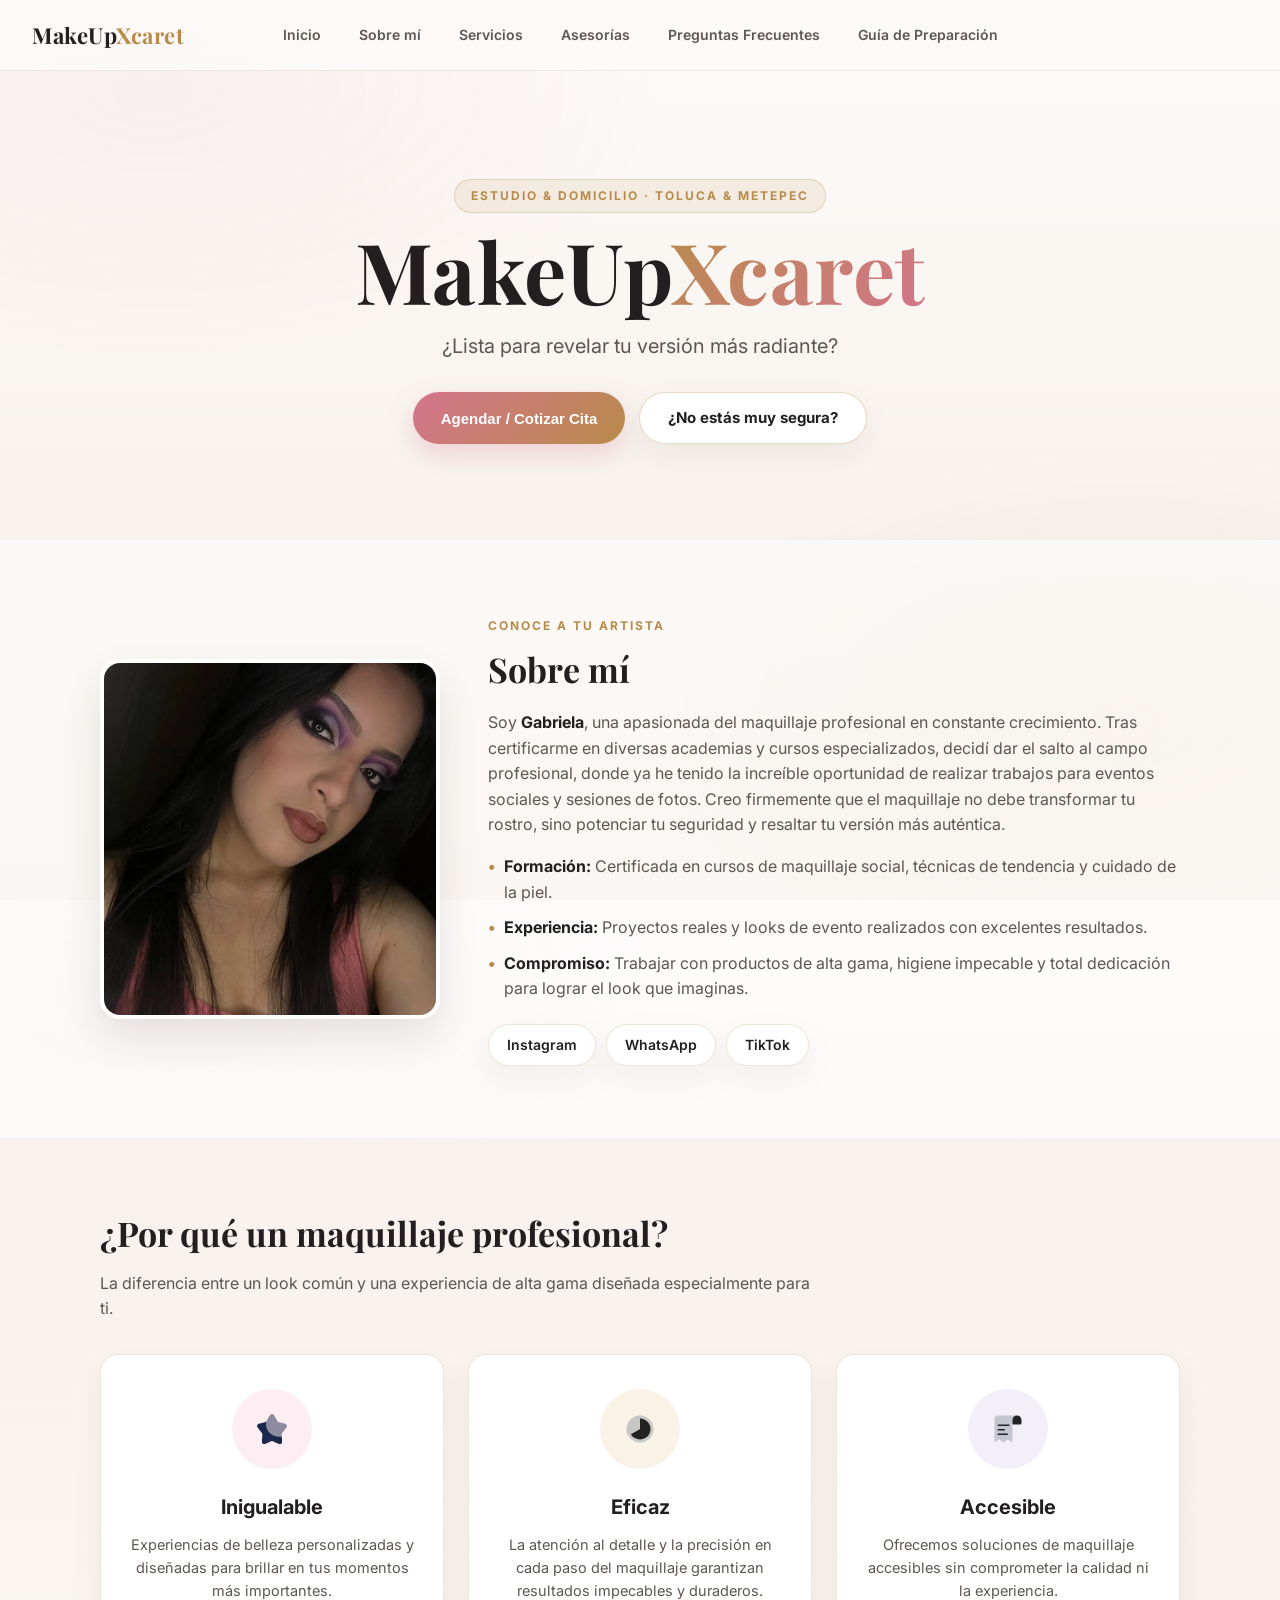
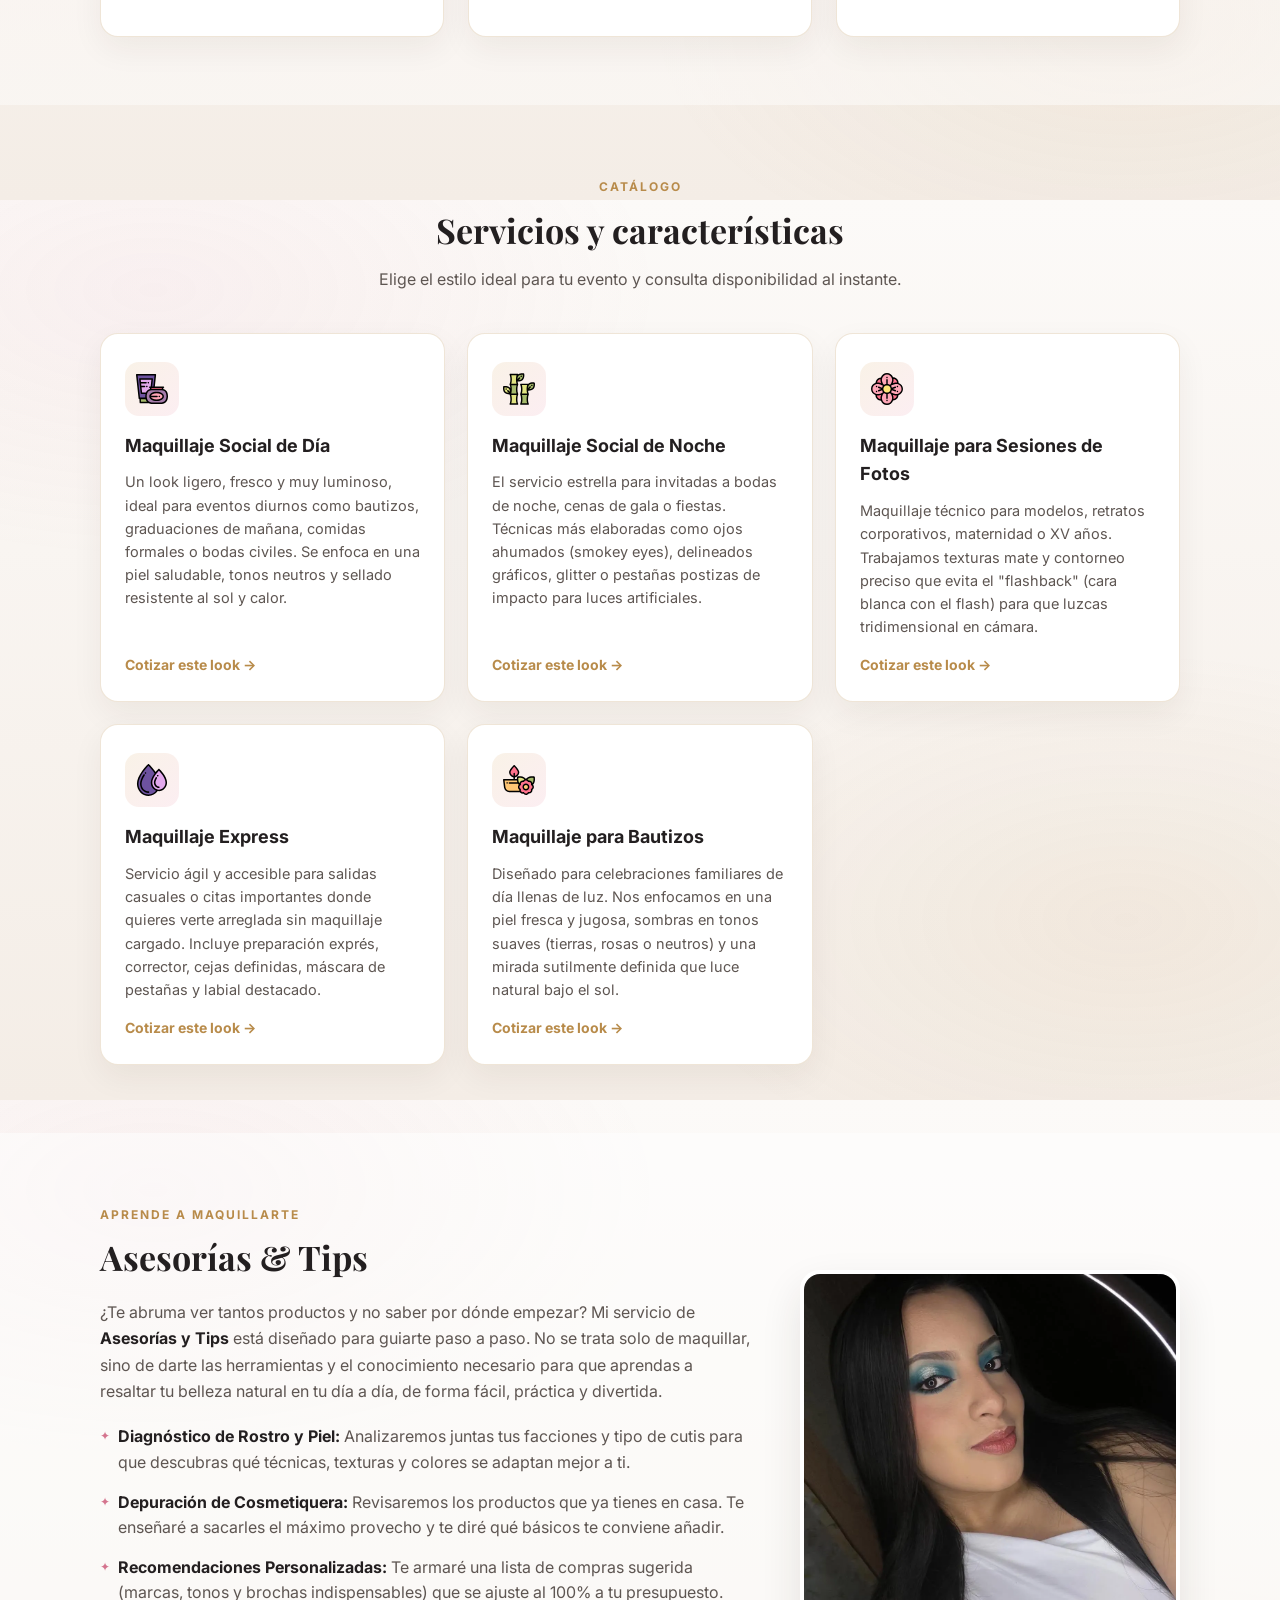
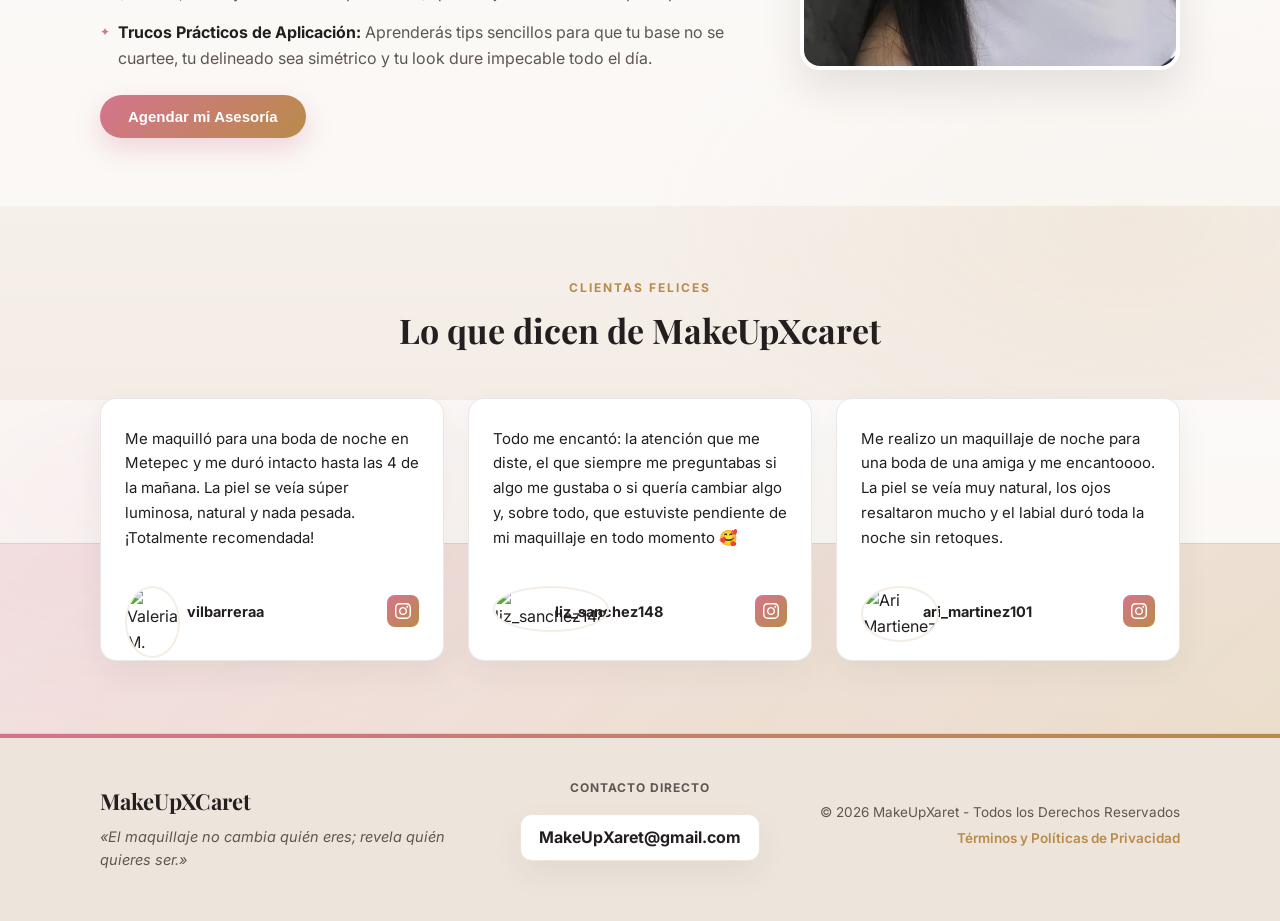
==== index.html @ a6fd1d87 "Update index.html" ====
<!doctype html>
<html lang="es">
<head>
  <meta charset="utf-8" />
  <meta name="viewport" content="width=device-width, initial-scale=1" />
  <meta http-equiv="X-UA-Compatible" content="IE=edge" />

  <!-- Primary Meta Tags -->
  <title>Makeup Xaret | Maquillaje Profesional en Toluca y Metepec</title>
  <meta name="title" content="Makeup Xaret | Maquillaje Profesional en Toluca y Metepec" />
  <meta name="description" content="Reserva tu cita de maquillaje profesional en Toluca y Metepec. Especialistas en maquillaje social, novias, quinceañeras y cursos personalizados." />
  <meta name="keywords" content="Maquillaje, Makeup, Xaret, Profesional, Belleza, Estilo, Tendencias, Cuidado de la piel, Toluca, Metepec, Novias, Maquillista" />
  <meta name="author" content="Makeup Xaret - Gabriela" />
  <meta name="robots" content="index, follow" />
  <link rel="canonical" href="https://makeupxaret.com/" />

  <!-- Security & Privacy Meta Tags -->
  <meta name="referrer" content="strict-origin-when-cross-origin" />
  <meta http-equiv="X-Content-Type-Options" content="nosniff" />

  <!-- Local SEO Meta Tags -->
  <meta name="geo.region" content="MX-MEX" />
  <meta name="geo.placename" content="Toluca y Metepec" />

  <!-- Open Graph / Facebook / WhatsApp -->
  <meta property="og:type" content="website" />
  <meta property="og:url" content="https://makeupxaret.com/" />
  <meta property="og:site_name" content="Makeup Xaret" />
  <meta property="og:locale" content="es_MX" />
  <meta property="og:title" content="Makeup Xcaret | Maquillaje Profesional en Toluca y Metepec" />
  <meta property="og:description" content="Resalta tu belleza con un look impecable. Citas de maquillaje social, novias y cursos personalizados en Toluca y Metepec." />
  <meta property="og:image" content="https://makeupxaret.com/Img/Person_Portada_My.jpeg" />
  <meta property="og:image:width" content="1200" />
  <meta property="og:image:height" content="630" />
  <meta property="og:image:alt" content="Makeup Xcaret - Gabriela Maquilladora Profesional" />

  <!-- Twitter Cards -->
  <meta name="twitter:card" content="summary_large_image" />
  <meta name="twitter:url" content="https://makeupxaret.com/" />
  <meta name="twitter:title" content="Makeup Xcaret | Maquillaje Profesional en Toluca y Metepec" />
  <meta name="twitter:description" content="Resalta tu belleza con un look impecable. Citas de maquillaje social, novias y cursos personalizados en Toluca y Metepec." />
  <meta name="twitter:image" content="https://makeupxaret.com/Img/Person_Portada_My.jpeg" />

  <!-- Fonts & Assets Performance -->
  <link rel="preconnect" href="https://fonts.googleapis.com" />
  <link rel="preconnect" href="https://fonts.gstatic.com" crossorigin="anonymous" />
  <link href="https://fonts.googleapis.com/css2?family=Playfair+Display:ital,wght@0,600;0,700;1,600&family=Inter:wght@300;400;600;700&display=swap" rel="stylesheet" />
  
  <link rel="shortcut icon" href="MakeUpXaret_Logo.ico" type="image/x-icon" />
  <link rel="stylesheet" href="styles.css?v=5" />
  <script src="Js.js" defer></script>
</head>
<body>
  <header class="site-header" role="banner">
    <div class="container header-inner">
      <a href="#inicio" class="brand-logo">MakeUp<span>Xcaret</span></a>

      <button type="button" id="mobile-menu-btn" class="hamburger-btn" aria-label="Abrir menú" aria-expanded="false" aria-controls="main-nav">
        <span class="hamburger-line"></span>
        <span class="hamburger-line"></span>
        <span class="hamburger-line"></span>
      </button>

      <nav id="main-nav" class="nav" aria-label="Navegación principal">
        <a href="#inicio">Inicio</a>
        <a href="#sobre-mi">Sobre mí</a>
        <a href="#servicios">Servicios</a>
        <a href="#asesorias">Asesorías</a>
        <a href="Preguntas_Frecuentes.html">Preguntas Frecuentes</a>
        <a href="Guia_pasos.html">Guía de Preparación</a>
      </nav>
      <div class="header-spacer"></div>
    </div>
  </header>

  <main>
    <!----------------------------------------------------------
                SECCIÓN DE INICIO / HERO
    ------------------------------------------------------------>
    <section id="inicio" class="hero" role="region" aria-labelledby="hero-title">
      <div class="container hero-grid">
        <div class="hero-content">
          <span class="hero-eyebrow">Estudio &amp; Domicilio · Toluca &amp; Metepec</span>
          <h1 id="hero-title" class="title">MakeUp<span>Xcaret</span></h1>
          <p class="lead">¿Lista para revelar tu versión más radiante?</p>
          <div class="hero-actions">
            <button type="button" class="btn primary" onclick="openQuoteModal(event)">Agendar / Cotizar Cita</button>
            <a class="btn ghost" href="#metodos">¿No estás muy segura?</a>
          </div>
        </div>
      </div>
    </section>

    <!----------------------------------------------------------
                SOBRE MÍ - PRESENTACIÓN DE LA ARTISTA
    ------------------------------------------------------------>
    <section id="sobre-mi" class="section section-soft" aria-labelledby="sobre-mi-title">
      <div class="container about-grid">
        <div class="about-media" aria-hidden="true">
          <div class="about-photo img-protect">
            <img src="Img/Person_Portada_My.webp" alt="Gabriela - Maquilladora profesional en MakeUpXaret" class="hero-icon" />
            <div class="img-protect__overlay" aria-hidden="true"></div>
          </div>
        </div>

        <div class="about-content">
          <span class="section-tag">Conoce a tu artista</span>
          <h2 id="sobre-mi-title" class="section-title">Sobre mí</h2>
          <p class="about-text">
            Soy <strong>Gabriela</strong>, una apasionada del maquillaje profesional en constante crecimiento. Tras certificarme en diversas academias y cursos especializados, decidí dar el salto al campo profesional, donde ya he tenido la increíble oportunidad de realizar trabajos para eventos sociales y sesiones de fotos. Creo firmemente que el maquillaje no debe transformar tu rostro, sino potenciar tu seguridad y resaltar tu versión más auténtica.
          </p>
          <ul class="about-list">
            <li><strong>Formación:</strong> Certificada en cursos de maquillaje social, técnicas de tendencia y cuidado de la piel.</li>
            <li><strong>Experiencia:</strong> Proyectos reales y looks de evento realizados con excelentes resultados.</li>
            <li><strong>Compromiso:</strong> Trabajar con productos de alta gama, higiene impecable y total dedicación para lograr el look que imaginas.</li>
          </ul>

          <div class="socials" aria-label="Redes sociales">
            <a class="social" href="https://www.instagram.com/makeup_xcaret/" target="_blank" rel="noopener noreferrer" aria-label="Instagram">Instagram</a>
            <a class="social" href="#" onclick="openQuoteModal(event); return false;" aria-label="WhatsApp">WhatsApp</a>
            <a class="social" href="https://www.tiktok.com/@xcaret_4" target="_blank" rel="noopener noreferrer" aria-label="TikTok">TikTok</a>
          </div>
        </div>
      </div>
    </section>

    <!----------------------------------------------------------
                SECCIÓN DE MÉTODOS Y BENEFICIOS
    ------------------------------------------------------------>
    <section id="metodos" class="section section-pink" aria-labelledby="metodos-title">
      <div class="container">
        <div class="section-header-left">
          <h2 id="metodos-title" class="section-title">¿Por qué un maquillaje profesional?</h2>
          <p class="section-lead">La diferencia entre un look común y una experiencia de alta gama diseñada especialmente para ti.</p>
        </div>

        <div class="cards-grid">
          <article class="card method">
            <div class="card-media icon numerology" aria-hidden="true"><img src="Svg/star-svgrepo-com.svg" width="36" height="36" alt=""></div>
            <h3 class="card-title">Inigualable</h3>
            <p class="card-text">Experiencias de belleza personalizadas y diseñadas para brillar en tus momentos más importantes.</p>
          </article>

          <article class="card method">
            <div class="card-media icon crystal" aria-hidden="true"><img src="Svg/time-atack-svgrepo-com.svg" width="36" height="36" alt=""></div>
            <h3 class="card-title">Eficaz</h3>
            <p class="card-text">La atención al detalle y la precisión en cada paso del maquillaje garantizan resultados impecables y duraderos.</p>
          </article>

          <article class="card method">
            <div class="card-media icon astrology" aria-hidden="true"><img src="Svg/paper-svgrepo-com.svg" width="36" height="36" alt=""></div>
            <h3 class="card-title">Accesible</h3>
            <p class="card-text">Ofrecemos soluciones de maquillaje accesibles sin comprometer la calidad ni la experiencia.</p>
          </article>
        </div>
      </div>
    </section>

    <!----------------------------------------------------------
                SECCIÓN DE SERVICIOS Y CARACTERÍSTICAS
    ------------------------------------------------------------>
    <section id="servicios" class="section" aria-labelledby="servicios-title">
      <div class="container">
        <div class="section-header-center">
          <span class="section-tag">Catálogo</span>
          <h2 id="servicios-title" class="section-title">Servicios y características</h2>
          <p class="section-lead">Elige el estilo ideal para tu evento y consulta disponibilidad al instante.</p>
        </div>

        <div class="features-grid">
          <article class="feature">
            <div class="feature-icon" aria-hidden="true"><img src="Svg/cosmetics-ointment-svgrepo-com.svg" width="32" height="32" alt=""></div>
            <h3 class="feature-title">Maquillaje Social de Día</h3>
            <p class="feature-desc">Un look ligero, fresco y muy luminoso, ideal para eventos diurnos como bautizos, graduaciones de mañana, comidas formales o bodas civiles. Se enfoca en una piel saludable, tonos neutros y sellado resistente al sol y calor.</p>
            <button type="button" class="feature-cta" onclick="openServiceQuote('Maquillaje Social (Día)')">Cotizar este look &rarr;</button>
          </article>

          <article class="feature">
            <div class="feature-icon" aria-hidden="true"><img src="Svg/bamboo-svgrepo-com.svg" width="32" height="32" alt=""></div>
            <h3 class="feature-title">Maquillaje Social de Noche</h3>
            <p class="feature-desc">El servicio estrella para invitadas a bodas de noche, cenas de gala o fiestas. Técnicas más elaboradas como ojos ahumados (smokey eyes), delineados gráficos, glitter o pestañas postizas de impacto para luces artificiales.</p>
            <button type="button" class="feature-cta" onclick="openServiceQuote('Maquillaje Social (Noche)')">Cotizar este look &rarr;</button>
          </article>

          <article class="feature">
            <div class="feature-icon" aria-hidden="true"><img src="Svg/flower-svgrepo-com.svg" width="32" height="32" alt=""></div>
            <h3 class="feature-title">Maquillaje para Sesiones de Fotos</h3>
            <p class="feature-desc">Maquillaje técnico para modelos, retratos corporativos, maternidad o XV años. Trabajamos texturas mate y contorneo preciso que evita el "flashback" (cara blanca con el flash) para que luzcas tridimensional en cámara.</p>
            <button type="button" class="feature-cta" onclick="openServiceQuote('Maquillaje para Sesión de Fotos')">Cotizar este look &rarr;</button>
          </article>

          <article class="feature">
            <div class="feature-icon" aria-hidden="true"><img src="Svg/drops-water-svgrepo-com.svg" width="32" height="32" alt=""></div>
            <h3 class="feature-title">Maquillaje Express</h3>
            <p class="feature-desc">Servicio ágil y accesible para salidas casuales o citas importantes donde quieres verte arreglada sin maquillaje cargado. Incluye preparación exprés, corrector, cejas definidas, máscara de pestañas y labial destacado.</p>
            <button type="button" class="feature-cta" onclick="openServiceQuote('Maquillaje Express / Bautizo')">Cotizar este look &rarr;</button>
          </article>

          <article class="feature">
            <div class="feature-icon" aria-hidden="true"><img src="Svg/candle-decoration-svgrepo-com.svg" width="32" height="32" alt=""></div>
            <h3 class="feature-title">Maquillaje para Bautizos</h3>
            <p class="feature-desc">Diseñado para celebraciones familiares de día llenas de luz. Nos enfocamos en una piel fresca y jugosa, sombras en tonos suaves (tierras, rosas o neutros) y una mirada sutilmente definida que luce natural bajo el sol.</p>
            <button type="button" class="feature-cta" onclick="openServiceQuote('Maquillaje Express / Bautizo')">Cotizar este look &rarr;</button>
          </article>
        </div>
      </div>
    </section>

    <!----------------------------------------------------------
                ASESORÍAS & TIPS DE MAQUILLAJE
    ------------------------------------------------------------>
    <section id="asesorias" class="section section-soft" aria-labelledby="asesorias-title">
      <div class="container advice-container">
        <div class="advice-content">
          <span class="section-tag">Aprende a maquillarte</span>
          <h2 id="asesorias-title" class="section-title">Asesorías &amp; Tips</h2>
          <p class="advice-text">
            ¿Te abruma ver tantos productos y no saber por dónde empezar? Mi servicio de <strong>Asesorías y Tips</strong> está diseñado para guiarte paso a paso. No se trata solo de maquillar, sino de darte las herramientas y el conocimiento necesario para que aprendas a resaltar tu belleza natural en tu día a día, de forma fácil, práctica y divertida.
          </p>

          <ul class="advice-list">
            <li><strong>Diagnóstico de Rostro y Piel:</strong> Analizaremos juntas tus facciones y tipo de cutis para que descubras qué técnicas, texturas y colores se adaptan mejor a ti.</li>
            <li><strong>Depuración de Cosmetiquera:</strong> Revisaremos los productos que ya tienes en casa. Te enseñaré a sacarles el máximo provecho y te diré qué básicos te conviene añadir.</li>
            <li><strong>Recomendaciones Personalizadas:</strong> Te armaré una lista de compras sugerida (marcas, tonos y brochas indispensables) que se ajuste al 100% a tu presupuesto.</li>
            <li><strong>Trucos Prácticos de Aplicación:</strong> Aprenderás tips sencillos para que tu base no se cuartee, tu delineado sea simétrico y tu look dure impecable todo el día.</li>
          </ul>

          <div class="advice-cta-wrap">
            <button type="button" class="btn primary" onclick="openServiceQuote('Asesoría & Tips de Maquillaje')">Agendar mi Asesoría</button>
          </div>
        </div>

        <div class="advice-media" aria-hidden="true">
          <div class="advice-image-box img-protect">
            <img src="Img/Asesoria_Portada.webp" alt="Asesorías y tips de maquillaje por Gabriela" class="hero-icon" />
            <div class="img-protect__overlay" aria-hidden="true"></div>
          </div>
        </div>
      </div>
    </section>

    <!----------------------------------------------------------
                SECCIÓN DE TESTIMONIOS DE CLIENTAS
    ------------------------------------------------------------>
    <section id="testimonios" class="section testimonials-band-section" aria-labelledby="testimonios-title">
      <div class="container">
        <div class="section-header-center">
          <span class="section-tag">Clientas felices</span>
          <h2 id="testimonios-title" class="section-title">Lo que dicen de MakeUpXcaret</h2>
        </div>

        <div class="testimonials-cards-grid">
          <!-- Comentario 1 -->
          <article class="social-review-card">
            <p class="review-body">
              Me maquilló para una boda de noche en Metepec y me duró intacto hasta las 4 de la mañana. La piel se veía súper luminosa, natural y nada pesada. ¡Totalmente recomendada!
            </p>
            <div class="review-footer">
              <div class="review-author">
                <img src="https://instagram.fmex15-1.fna.fbcdn.net/v/t51.82787-19/867380403_18124531097517275_3938645992979406472_n.jpg?_nc_cat=103&_nc_map=urlgen_bucketless&ig_cache_key=GLMsszPbvMk9KmRAAIiejaup4ag2bmNDAQAB0j-ccb7-5&ccb=7-5&_nc_sid=669407&efg=eyJ2ZW5jb2RlX3RhZyI6InByb2ZpbGVfcGljLnd3dy4xMDgwLkMzIn0%3D&_nc_ohc=xF2eDFCtt-EQ7kNvwHvAadF&_nc_oc=AdptEJ8Alb753D5RU7VXwqj8DST6xUT9GkQzKzjD4GA1N2YzN7Nlf8OAwb71wFOCuO8euwkimTeA9JmC22KLds5y&_nc_zt=24&_nc_ht=instagram.fmex15-1.fna&_nc_gid=ntcMDjDHCwyBx6XxiJz2oQ&_nc_ss=7b6a8&_nc_ct=RQosPBUCFQIAAAA&oh=00_AQRsjupG-mJ96yXhEH7l5HHv9WIxC8aC9dqEHe1u6BnUoA&oe=6B008921" alt="Valeria M." class="review-avatar" loading="lazy" />
                <span class="review-name">vilbarreraa</span>
              </div>
              <a href="https://www.instagram.com/vilbarreraa/" target="_blank" rel="noopener noreferrer" class="review-social-badge" aria-label="Ver en Instagram">
                <svg width="16" height="16" viewBox="0 0 24 24" fill="currentColor" aria-hidden="true">
                  <path d="M12 2.163c3.204 0 3.584.012 4.85.07 3.252.148 4.771 1.691 4.919 4.919.058 1.265.069 1.645.069 4.849 0 3.205-.012 3.584-.069 4.849-.149 3.225-1.664 4.771-4.919 4.919-1.266.058-1.644.07-4.85.07-3.204 0-3.584-.012-4.849-.07-3.26-.149-4.771-1.699-4.919-4.92-.058-1.265-.07-1.644-.07-4.849 0-3.204.013-3.583.07-4.849.149-3.227 1.664-4.771 4.919-4.919 1.266-.057 1.645-.069 4.849-.069zm0-2.163c-3.259 0-3.667.014-4.947.072-4.358.2-6.78 2.618-6.98 6.98-.059 1.281-.073 1.689-.073 4.948 0 3.259.014 3.668.072 4.948.2 4.358 2.618 6.78 6.98 6.98 1.281.058 1.689.072 4.948.072 3.259 0 3.668-.014 4.948-.072 4.354-.2 6.782-2.618 6.979-6.98.059-1.28.073-1.689.073-4.948 0-3.259-.014-3.667-.072-4.947-.196-4.354-2.617-6.78-6.979-6.98-1.281-.059-1.69-.073-4.949-.073zm0 5.838c-3.403 0-6.162 2.759-6.162 6.162s2.759 6.163 6.162 6.163 6.162-2.759 6.162-6.163c0-3.403-2.759-6.162-6.162-6.162zm0 10.162c-2.209 0-4-1.79-4-4 0-2.209 1.791-4 4-4s4 1.791 4 4c0 2.21-1.791 4-4 4zm6.406-11.845c-.796 0-1.441.645-1.441 1.44s.645 1.44 1.441 1.44c.795 0 1.439-.645 1.439-1.44s-.644-1.44-1.439-1.44z"/>
                </svg>
              </a>
            </div>
          </article>

          <!-- Comentario 2 -->
          <article class="social-review-card">
            <p class="review-body">
              Todo me encantó: la atención que me diste, el que siempre me preguntabas si algo me gustaba o si quería cambiar algo y, sobre todo, que estuviste pendiente de mi maquillaje en todo momento 🥰
            </p>
            <div class="review-footer">
              <div class="review-author">
                <img src="https://instagram.fmex5-1.fna.fbcdn.net/v/t51.82787-19/603086609_18157218535412531_7878330099099411916_n.jpg?stp=dst-jpg_s150x150_tt6&_nc_cat=101&_nc_map=urlgen_bucketless&ig_cache_key=GBFf8iMzk_ng5IFAAMylFuR7c1VtbmNDAQAB1501500j-ccb7-5&ccb=7-5&_nc_sid=669407&efg=eyJ2ZW5jb2RlX3RhZyI6InByb2ZpbGVfcGljLnd3dy42NDAuQzMifQ%3D%3D&_nc_ohc=57wAwKnRHCwQ7kNvwGJvrEY&_nc_oc=AdoOujqTmHnx9v46bBbZrpSXobj_6YvPt717hYYV7hYk7LGCpamX3nmMGuKUpoYS66k4IrA47QBQ2OOozXTl6P0I&_nc_zt=24&_nc_ht=instagram.fmex5-1.fna&_nc_gid=DUZ1cgCdNjGgoryhg95iwg&_nc_ss=726a8&_nc_ct=RQosPBUCFQIAAAA&oh=00_AQQcjDnbwjgAHK6uV4gvN034e5lOoEj6Ei9E4ApQ16QqLg&oe=6B01A000" alt="liz_sanchez148" class="review-avatar" loading="lazy" />
                <span class="review-name">liz_sanchez148</span>
              </div>
              <a href="https://www.instagram.com/liz_sanchez148/" target="_blank" rel="noopener noreferrer" class="review-social-badge" aria-label="Ver en Instagram">
                <svg width="16" height="16" viewBox="0 0 24 24" fill="currentColor" aria-hidden="true">
                  <path d="M12 2.163c3.204 0 3.584.012 4.85.07 3.252.148 4.771 1.691 4.919 4.919.058 1.265.069 1.645.069 4.849 0 3.205-.012 3.584-.069 4.849-.149 3.225-1.664 4.771-4.919 4.919-1.266.058-1.644.07-4.85.07-3.204 0-3.584-.012-4.849-.07-3.26-.149-4.771-1.699-4.919-4.92-.058-1.265-.07-1.644-.07-4.849 0-3.204.013-3.583.07-4.849.149-3.227 1.664-4.771 4.919-4.919 1.266-.057 1.645-.069 4.849-.069zm0-2.163c-3.259 0-3.667.014-4.947.072-4.358.2-6.78 2.618-6.98 6.98-.059 1.281-.073 1.689-.073 4.948 0 3.259.014 3.668.072 4.948.2 4.358 2.618 6.78 6.98 6.98 1.281.058 1.689.072 4.948.072 3.259 0 3.668-.014 4.948-.072 4.354-.2 6.782-2.618 6.979-6.98.059-1.28.073-1.689.073-4.948 0-3.259-.014-3.667-.072-4.947-.196-4.354-2.617-6.78-6.979-6.98-1.281-.059-1.69-.073-4.949-.073zm0 5.838c-3.403 0-6.162 2.759-6.162 6.162s2.759 6.163 6.162 6.163 6.162-2.759 6.162-6.163c0-3.403-2.759-6.162-6.162-6.162zm0 10.162c-2.209 0-4-1.79-4-4 0-2.209 1.791-4 4-4s4 1.791 4 4c0 2.21-1.791 4-4 4zm6.406-11.845c-.796 0-1.441.645-1.441 1.44s.645 1.44 1.441 1.44c.795 0 1.439-.645 1.439-1.44s-.644-1.44-1.439-1.44z"/>
                </svg>
              </a>
            </div>
          </article>

          <!-- Comentario 3 -->
          <article class="social-review-card">
            <p class="review-body">
              Me realizo un maquillaje de noche para una boda de una amiga y me encantoooo. La piel se veía muy natural, los ojos resaltaron mucho y el labial duró toda la noche sin retoques.
            </p>
            <div class="review-footer">
              <div class="review-author">
                <img src="https://instagram.fmex15-1.fna.fbcdn.net/v/t51.82787-19/791960417_18120608417476856_6119240764232765015_n.jpg?_nc_cat=104&_nc_map=urlgen_bucketless&ig_cache_key=GGFbNC-4cNbrmGBAAFcOL88N6etUbmNDAQAB0j-ccb7-5&ccb=7-5&_nc_sid=669407&efg=eyJ2ZW5jb2RlX3RhZyI6InByb2ZpbGVfcGljLnd3dy4xMDgwLkMzIn0%3D&_nc_ohc=owJeyALLs6AQ7kNvwEtTOx2&_nc_oc=Adq1TSXcOX6b_HsYx_RpsB9Hv80bWmOMr1Rb9OmBIzZ-ukn6sFOSZsZ1_BREqUT5zi3HMQpm_Kv8TAltLYPUxBFQ&_nc_zt=24&_nc_ht=instagram.fmex15-1.fna&_nc_gid=GmZtfADbGpKAZz7aRT3JCw&_nc_ss=7b6a8&_nc_ct=RQosPBUCFQIAAAA&oh=00_AQR6SuwxrTwOXfRrEIdJkCE7qPa9wZtlcalIntMOmMikxA&oe=6B007744" alt="Ari Martienez" class="review-avatar" loading="lazy" />
                <span class="review-name">ari_martinez101</span>
              </div>
              <a href="https://www.instagram.com/ari_martinez101/" target="_blank" rel="noopener noreferrer" class="review-social-badge" aria-label="Ver en Instagram">
                <svg width="16" height="16" viewBox="0 0 24 24" fill="currentColor" aria-hidden="true">
                  <path d="M12 2.163c3.204 0 3.584.012 4.85.07 3.252.148 4.771 1.691 4.919 4.919.058 1.265.069 1.645.069 4.849 0 3.205-.012 3.584-.069 4.849-.149 3.225-1.664 4.771-4.919 4.919-1.266.058-1.644.07-4.85.07-3.204 0-3.584-.012-4.849-.07-3.26-.149-4.771-1.699-4.919-4.92-.058-1.265-.07-1.644-.07-4.849 0-3.204.013-3.583.07-4.849.149-3.227 1.664-4.771 4.919-4.919 1.266-.057 1.645-.069 4.849-.069zm0-2.163c-3.259 0-3.667.014-4.947.072-4.358.2-6.78 2.618-6.98 6.98-.059 1.281-.073 1.689-.073 4.948 0 3.259.014 3.668.072 4.948.2 4.358 2.618 6.78 6.98 6.98 1.281.058 1.689.072 4.948.072 3.259 0 3.668-.014 4.948-.072 4.354-.2 6.782-2.618 6.979-6.98.059-1.28.073-1.689.073-4.948 0-3.259-.014-3.667-.072-4.947-.196-4.354-2.617-6.78-6.979-6.98-1.281-.059-1.69-.073-4.949-.073zm0 5.838c-3.403 0-6.162 2.759-6.162 6.162s2.759 6.163 6.162 6.163 6.162-2.759 6.162-6.163c0-3.403-2.759-6.162-6.162-6.162zm0 10.162c-2.209 0-4-1.79-4-4 0-2.209 1.791-4 4-4s4 1.791 4 4c0 2.21-1.791 4-4 4zm6.406-11.845c-.796 0-1.441.645-1.441 1.44s.645 1.44 1.441 1.44c.795 0 1.439-.645 1.439-1.44s-.644-1.44-1.439-1.44z"/>
                </svg>
              </a>
            </div>
          </article>
        </div>
      </div>
    </section>
  </main>

  <!-- Ventana Modal Emergente: Cotizador a WhatsApp -->
  <div id="quote-modal" class="quote-modal" onclick="handleModalBackdropClick(event)" aria-hidden="true" role="dialog" aria-labelledby="modal-quote-title">
    <div class="quote-modal-content">
      <button type="button" class="modal-close-btn" onclick="closeQuoteModal()" aria-label="Cerrar ventana">&times;</button>
      
      <div class="quote-header">
        <h2 id="modal-quote-title" class="section-title">Cotiza &amp; Consulta Disponibilidad</h2>
        <p class="section-lead">Selecciona los detalles de tu evento y recibe atención personalizada al instante por WhatsApp.</p>
      </div>

      <form id="quote-form" class="quote-form" onsubmit="event.preventDefault(); window.sendWhatsAppQuote();">
        <div class="form-grid">
          <!-- Servicio -->
          <div class="form-group">
            <label for="service-select" class="form-label">Tipo de Servicio</label>
            <select id="service-select" class="form-control" required>
              <option value="Maquillaje Social (Día)">Maquillaje Social de Día</option>
              <option value="Maquillaje Social (Noche)">Maquillaje Social de Noche</option>
              <option value="Maquillaje de Novia">Maquillaje de Novia</option>
              <option value="Maquillaje para Sesión de Fotos">Maquillaje para Sesión de Fotos</option>
              <option value="Maquillaje Express / Bautizo">Maquillaje Express / Bautizo</option>
              <option value="Asesoría & Tips de Maquillaje">Asesoría &amp; Tips de Maquillaje</option>
            </select>
          </div>

          <!-- Fecha -->
          <div class="form-group">
            <label for="date-input" class="form-label">Fecha del Evento</label>
            <input type="date" id="date-input" class="form-control" required>
          </div>

          <!-- Ubicación / Modalidad -->
          <div class="form-group">
            <label for="location-select" class="form-label">Modalidad / Ubicación</label>
            <select id="location-select" class="form-control" required>
              <option value="A domicilio (Toluca)">A domicilio (Toluca)</option>
              <option value="A domicilio (Metepec)">A domicilio (Metepec)</option>
              <option value="A domicilio (Zinacantepec / Lerma / Aledaños)">A domicilio (Zinacantepec / Lerma / Aledaños)</option>
              <option value="En estudio">En estudio</option>
            </select>
          </div>

          <!-- Personas -->
          <div class="form-group">
            <label for="people-select" class="form-label">Número de Personas</label>
            <select id="people-select" class="form-control" required>
              <option value="1 persona">1 persona (Solo para mí)</option>
              <option value="2 personas">2 personas</option>
              <option value="3 a 5 personas">3 a 5 personas (Grupo / Damas de Honor)</option>
              <option value="Más de 5 personas">Más de 5 personas (Evento masivo)</option>
            </select>
          </div>
        </div>

        <div class="form-submit">
          <button type="submit" class="btn-whatsapp-quote">
            <svg class="whatsapp-icon" width="22" height="22" viewBox="0 0 24 24" fill="currentColor" aria-hidden="true">
              <path d="M12.012 2c-5.506 0-9.989 4.478-9.99 9.984 0 1.764.459 3.487 1.332 5.006l-1.417 5.176 5.302-1.39a9.92 9.92 0 0 0 4.773 1.218h.004c5.505 0 9.988-4.478 9.989-9.985 0-2.668-1.037-5.176-2.923-7.062a9.92 9.92 0 0 0-7.07-2.947zm5.666 14.153c-.234.66-1.157 1.211-1.605 1.284-.447.073-.974.127-3.14-.768-2.613-1.077-4.282-3.738-4.412-3.911-.13-.173-1.061-1.41-1.061-2.69 0-1.28.67-1.91 0.908-2.17.238-.26.52-.325.694-.325.173 0 .347.002.498.009.16.007.375-.06.586.446.217.52.736 1.797.801 1.928.065.13.109.282.022.455-.087.173-.13.282-.26.433-.13.152-.272.338-.39.455-.13.13-.266.27-.115.53.152.26.674 1.112 1.447 1.802.994.887 1.833 1.162 2.093 1.293.26.13.412.109.563-.065.152-.173.65-.757.823-1.017.173-.26.347-.217.585-.13.238.087 1.516.715 1.776.845.26.13.433.195.498.303.065.109.065.628-.169 1.288z"/>
            </svg>
            Consultar Disponibilidad en WhatsApp
          </button>
        </div>
      </form>
    </div>
  </div>

  <!-- Footer -->
  <footer class="site-footer site-footer--dark" role="contentinfo">
    <div class="container footer-inner">
      <div class="footer-left">
        <h3 class="footer-title">MakeUpXCaret</h3>
        <p class="footer-quote">«El maquillaje no cambia quién eres; revela quién quieres ser.»</p>
      </div>

      <div class="footer-center">
        <p class="footer-contact-label">Contacto directo</p>
        <p class="footer-email">
          <a href="mailto:makeupxaret@gmail.com" class="email-link">MakeUpXaret@gmail.com</a>
        </p>
      </div>

      <div class="footer-right">
        <p class="footer-rights">© <span class="current-year"></span> MakeUpXaret - Todos los Derechos Reservados</p>
        <p class="footer-rights"><a href="privacy-policy.html" class="footer-link">Términos y Políticas de Privacidad</a></p>
      </div>
    </div>
  </footer>

  <script>
    document.querySelectorAll('.current-year').forEach(el => el.textContent = new Date().getFullYear());

    // Abre el modal pre-seleccionando un servicio específico desde las tarjetas
    function openServiceQuote(serviceValue) {
      const select = document.getElementById('service-select');
      if (select) {
        select.value = serviceValue;
      }
      if (typeof openQuoteModal === 'function') {
        openQuoteModal();
      } else {
        const modal = document.getElementById('quote-modal');
        if (modal) {
          modal.classList.add('active');
          modal.setAttribute('aria-hidden', 'false');
        }
      }
    }

    // Lógica del menú hamburguesa en móvil
    const menuBtn = document.getElementById('mobile-menu-btn');
    const mainNav = document.getElementById('main-nav');

    if (menuBtn && mainNav) {
      menuBtn.addEventListener('click', () => {
        const isOpen = mainNav.classList.toggle('is-open');
        menuBtn.classList.toggle('is-active', isOpen);
        menuBtn.setAttribute('aria-expanded', isOpen);
      });

      // Cierra el menú automáticamente al hacer clic en una sección
      mainNav.querySelectorAll('a').forEach(link => {
        link.addEventListener('click', () => {
          mainNav.classList.remove('is-open');
          menuBtn.classList.remove('is-active');
          menuBtn.setAttribute('aria-expanded', 'false');
        });
      });
    }
  </script>
</body>
</html>
---- styles.css ----
:root {
  --bg-1: #fcfaf8;          /* Blanco marfil cálido */
  --bg-2: #f4ede6;          /* Arena / crema suave */
  --surface: #ffffff;       /* Blanco puro para tarjetas */
  --surface-alt: #f8f3ee;   /* Fondo alterno de secciones */
  --accent-1: #d4748e;      /* Rosa empolvado elegante */
  --accent-2: #b88b4a;      /* Champán dorado / bronce suave */
  --text: #231f20;          /* Carbón cálido (títulos) */
  --text-muted: #5e5652;    /* Topo oscuro (párrafos) */
  --border-subtle: rgba(184, 139, 74, 0.22);
  --shadow-soft: 0 12px 32px rgba(45, 34, 24, 0.06);
  --shadow-hover: 0 18px 40px rgba(45, 34, 24, 0.11);
  --radius: 16px;
  --container: 1120px;
}

* { box-sizing: border-box; }
html { scroll-behavior: smooth; }
html, body { height: 100%; }

body {
  margin: 0;
  font-family: "Inter", system-ui, -apple-system, "Segoe UI", Roboto, "Helvetica Neue", Arial, sans-serif;
  color: var(--text);
  background:
    radial-gradient(850px 450px at 12% 10%, rgba(212, 116, 142, 0.07), transparent 60%),
    radial-gradient(800px 450px at 88% 80%, rgba(184, 139, 74, 0.08), transparent 60%),
    linear-gradient(180deg, var(--bg-1), var(--bg-2));
  -webkit-font-smoothing: antialiased;
  -moz-osx-font-smoothing: grayscale;
  line-height: 1.6;
}

/* Container */
.container {
  width: 100%;
  max-width: var(--container);
  margin: 0 auto;
  padding: 0 20px;
}

/* Header Sticky Glass Claro */
.site-header {
  position: sticky;
  top: 0;
  z-index: 1000;
  padding: 16px 0;
  background: rgba(252, 250, 248, 0.85);
  backdrop-filter: blur(14px);
  -webkit-backdrop-filter: blur(14px);
  border-bottom: 1px solid rgba(184, 139, 74, 0.16);
}

.header-inner {
  display: grid;
  grid-template-columns: 1fr auto 1fr;
  align-items: center;
  max-width: 100%;
  padding: 0 32px;
}

.brand-logo {
  justify-self: start;
  font-family: "Playfair Display", serif;
  font-size: 22px;
  font-weight: 700;
  color: var(--text);
  text-decoration: none;
  letter-spacing: 0.5px;
}

.brand-logo span {
  color: var(--accent-2);
}

.nav {
  justify-self: center;
  display: flex;
  gap: 10px;
  align-items: center;
}

.nav a {
  color: var(--text-muted);
  text-decoration: none;
  font-weight: 600;
  font-size: 14px;
  padding: 8px 14px;
  border-radius: 999px;
  transition: color 0.2s ease, background 0.2s ease, transform 0.2s ease;
}

.nav a:hover {
  color: var(--text);
  background: rgba(184, 139, 74, 0.12);
  transform: translateY(-2px);
}

/* Botón Hamburguesa (oculto en escritorio) */
.hamburger-btn {
  display: none;
  flex-direction: column;
  justify-content: center;
  align-items: center;
  gap: 5px;
  width: 42px;
  height: 42px;
  padding: 8px;
  background: var(--surface);
  border: 1px solid var(--border-subtle);
  border-radius: 12px;
  cursor: pointer;
  box-shadow: var(--shadow-soft);
  transition: background 0.2s ease, border-color 0.2s ease;
}

.hamburger-btn:hover {
  border-color: var(--accent-2);
}

.hamburger-line {
  width: 22px;
  height: 2px;
  background-color: var(--text);
  border-radius: 2px;
  transition: transform 0.28s ease, opacity 0.2s ease;
}

/* Animación a "X" cuando está activo */
.hamburger-btn.is-active .hamburger-line:nth-child(1) {
  transform: translateY(7px) rotate(45deg);
}
.hamburger-btn.is-active .hamburger-line:nth-child(2) {
  opacity: 0;
}
.hamburger-btn.is-active .hamburger-line:nth-child(3) {
  transform: translateY(-7px) rotate(-45deg);
}

/* Hero Centrado sin imagen */
.hero {
  padding: 96px 0 84px;
}

.hero-grid {
  display: flex;
  flex-direction: column;
  align-items: center;
  justify-content: center;
}

.hero-content {
  text-align: center;
  max-width: 780px;
  margin: 0 auto;
  padding: 12px;
}

.hero-eyebrow {
  display: inline-block;
  font-size: 12px;
  font-weight: 700;
  letter-spacing: 2px;
  text-transform: uppercase;
  color: var(--accent-2);
  background: rgba(184, 139, 74, 0.10);
  border: 1px solid rgba(184, 139, 74, 0.28);
  padding: 6px 16px;
  border-radius: 999px;
  margin-bottom: 18px;
}

.title {
  font-family: "Playfair Display", serif;
  font-size: clamp(46px, 7vw, 84px);
  margin: 0;
  line-height: 0.95;
  letter-spacing: 0.5px;
  color: var(--text);
}

.title span {
  background: linear-gradient(135deg, var(--accent-2), var(--accent-1));
  -webkit-background-clip: text;
  -webkit-text-fill-color: transparent;
}

.lead {
  font-size: 20px;
  font-weight: 400;
  margin: 20px 0 30px;
  color: var(--text-muted);
}

.hero-actions {
  display: flex;
  gap: 14px;
  justify-content: center;
  flex-wrap: wrap;
}

.btn {
  display: inline-flex;
  align-items: center;
  justify-content: center;
  text-decoration: none;
  padding: 13px 28px;
  border-radius: 999px;
  font-weight: 700;
  font-size: 15px;
  cursor: pointer;
  border: 0;
  transition: transform 0.2s ease, box-shadow 0.2s ease, border-color 0.2s ease, background 0.2s ease;
}

.btn.primary {
  background: linear-gradient(135deg, var(--accent-1), var(--accent-2));
  color: #ffffff;
  box-shadow: 0 10px 26px rgba(212, 116, 142, 0.28);
}

.btn.primary:hover {
  transform: translateY(-2px);
  box-shadow: 0 14px 32px rgba(184, 139, 74, 0.35);
}

.btn.ghost {
  background: var(--surface);
  color: var(--text);
  border: 1px solid rgba(184, 139, 74, 0.32);
  box-shadow: var(--shadow-soft);
}

.btn.ghost:hover {
  border-color: var(--accent-1);
  color: var(--accent-1);
  transform: translateY(-2px);
}

/* Sections */
.section { padding: 68px 0; }
.section-pink { background: linear-gradient(180deg, rgba(248, 240, 236, 0.85), rgba(252, 250, 248, 0.6)); }
.section-soft { background: rgba(255, 255, 255, 0.55); }

.section-header-center {
  text-align: center;
  max-width: 680px;
  margin: 0 auto 40px;
}

.section-header-left {
  text-align: left;
  max-width: 720px;
  margin: 0 0 32px;
}

.section-tag {
  display: inline-block;
  font-size: 12px;
  font-weight: 700;
  text-transform: uppercase;
  letter-spacing: 2px;
  color: var(--accent-2);
  margin-bottom: 6px;
}

.section-title {
  font-family: "Playfair Display", serif;
  font-size: 34px;
  margin: 0 0 10px;
  color: var(--text);
}

.section-lead {
  color: var(--text-muted);
  margin: 0;
  font-size: 16px;
}

/* Sobre mí */
.about-grid {
  display: grid;
  grid-template-columns: 340px 1fr;
  gap: 44px;
  align-items: center;
}

.about-photo.img-protect {
  width: 100%;
  max-width: 340px;
  height: 360px;
  border-radius: 20px;
  overflow: hidden;
  margin: 0 auto;
  border: 4px solid var(--surface);
  box-shadow: var(--shadow-hover);
  display: block;
}

.about-content { padding: 4px; }
.about-text { color: var(--text-muted); font-size: 16px; margin: 14px 0; }
.about-text strong { color: var(--text); }
.about-list { list-style: none; padding: 0; margin: 16px 0 22px; color: var(--text-muted); }
.about-list li { margin-bottom: 10px; padding-left: 16px; position: relative; }
.about-list li strong { color: var(--text); }
.about-list li::before {
  content: "•";
  color: var(--accent-2);
  font-weight: 700;
  position: absolute;
  left: 0;
}

.socials { display: flex; gap: 10px; flex-wrap: wrap; }
.social {
  display: inline-block;
  padding: 9px 18px;
  border-radius: 999px;
  background: var(--surface);
  border: 1px solid var(--border-subtle);
  color: var(--text);
  text-decoration: none;
  font-weight: 600;
  font-size: 14px;
  box-shadow: var(--shadow-soft);
  transition: all 0.2s ease;
}

.social:hover {
  background: linear-gradient(135deg, var(--accent-1), var(--accent-2));
  color: #ffffff;
  border-color: transparent;
  transform: translateY(-2px);
}

/* Cards grid (¿Por qué un maquillaje profesional?) */
.cards-grid {
  display: grid;
  grid-template-columns: repeat(3, 1fr);
  gap: 24px;
}

.card {
  background: var(--surface);
  border: 1px solid var(--border-subtle);
  padding: 34px 26px;
  border-radius: 18px;
  box-shadow: var(--shadow-soft);
  display: flex;
  flex-direction: column;
  align-items: center;
  text-align: center;
  transition: transform 0.25s ease, box-shadow 0.25s ease, border-color 0.25s ease;
}

.card:hover {
  transform: translateY(-4px);
  box-shadow: var(--shadow-hover);
  border-color: var(--accent-2);
}

.card-media {
  width: 80px;
  height: 80px;
  border-radius: 50%;
  margin-bottom: 18px;
  display: flex;
  align-items: center;
  justify-content: center;
}

.icon.numerology { background: #fceef2; }
.icon.crystal { background: #f9f2e7; }
.icon.astrology { background: #f3eff8; }
.card-title { font-weight: 700; font-size: 20px; margin: 4px 0 10px; color: var(--text); }
.card-text { color: var(--text-muted); font-size: 14.5px; margin: 0; line-height: 1.6; }

/* Features grid (Servicios) */
.features-grid {
  display: grid;
  grid-template-columns: repeat(3, 1fr);
  gap: 22px;
}

.feature {
  background: var(--surface);
  border: 1px solid var(--border-subtle);
  padding: 28px 24px;
  border-radius: 18px;
  box-shadow: var(--shadow-soft);
  display: flex;
  flex-direction: column;
  text-align: left;
  transition: transform 0.25s ease, box-shadow 0.25s ease, border-color 0.25s ease;
}

.feature:hover {
  transform: translateY(-4px);
  box-shadow: var(--shadow-hover);
  border-color: var(--accent-1);
}

.feature-icon {
  width: 54px;
  height: 54px;
  border-radius: 14px;
  margin-bottom: 16px;
  background: linear-gradient(135deg, #f9f2e7, #fceef2);
  display: flex;
  align-items: center;
  justify-content: center;
}

.feature-title { font-weight: 700; font-size: 18px; margin: 0 0 10px; color: var(--text); }
.feature-desc { color: var(--text-muted); font-size: 14.5px; margin: 0 0 18px; flex-grow: 1; }

.feature-cta {
  align-self: flex-start;
  background: transparent;
  border: none;
  padding: 0;
  color: var(--accent-2);
  font-family: inherit;
  font-weight: 700;
  font-size: 14px;
  cursor: pointer;
  transition: color 0.2s ease, transform 0.2s ease;
}

.feature-cta:hover {
  color: var(--accent-1);
  transform: translateX(4px);
}

/* Asesorías y Tips */
.advice-container {
  display: grid;
  grid-template-columns: 1fr 380px;
  gap: 48px;
  align-items: center;
}

.advice-text {
  line-height: 1.65;
  color: var(--text-muted);
  margin: 14px 0 20px;
}

.advice-text strong { color: var(--text); }

.advice-list {
  list-style: none;
  padding: 0;
  margin: 0 0 24px;
}

.advice-list li {
  margin-bottom: 14px;
  line-height: 1.6;
  color: var(--text-muted);
  padding-left: 18px;
  position: relative;
}

.advice-list li strong { color: var(--text); }

.advice-list li::before {
  content: "✦";
  color: var(--accent-1);
  font-size: 12px;
  position: absolute;
  left: 0;
  top: 2px;
}

.advice-image-box {
  width: 100%;
  max-width: 380px;
  height: 400px;
  border-radius: 20px;
  overflow: hidden;
  margin: 0 auto;
  border: 4px solid var(--surface);
  box-shadow: var(--shadow-hover);
  display: block;
}

/* Testimonios con banda decorativa inferior (Estilo 3 tarjetas) */
.testimonials-band-section {
  position: relative;
  padding-bottom: 72px;
  z-index: 1;
}

.testimonials-band-section::after {
  content: "";
  position: absolute;
  left: 0;
  right: 0;
  bottom: 0;
  height: 36%;
  background: linear-gradient(135deg, rgba(212, 116, 142, 0.16), rgba(184, 139, 74, 0.22));
  border-top: 1px solid rgba(184, 139, 74, 0.18);
  z-index: -1;
}

.testimonials-cards-grid {
  display: grid;
  grid-template-columns: repeat(3, 1fr);
  gap: 24px;
  align-items: stretch;
}

.social-review-card {
  background: var(--surface);
  border: 1px solid rgba(35, 31, 32, 0.10);
  border-radius: 16px;
  padding: 28px 24px 24px;
  display: flex;
  flex-direction: column;
  justify-content: space-between;
  box-shadow: var(--shadow-soft);
  transition: transform 0.25s ease, box-shadow 0.25s ease, border-color 0.25s ease;
}

.social-review-card:hover {
  transform: translateY(-4px);
  box-shadow: var(--shadow-hover);
  border-color: var(--accent-2);
}

.review-body {
  color: var(--text);
  font-size: 15px;
  line-height: 1.65;
  margin: 0 0 24px;
  flex-grow: 1;
}

.review-footer {
  display: flex;
  align-items: center;
  justify-content: space-between;
  gap: 12px;
  padding-top: 12px;
}

.review-author {
  display: flex;
  align-items: center;
  gap: 12px;
}

.review-avatar {
  width: 54px;
  height: 54px;
  border-radius: 50%;
  object-fit: cover;
  border: 2px solid #f4ede6;
  flex-shrink: 0;
}

.review-name {
  font-weight: 700;
  font-size: 14.5px;
  color: var(--text);
}

.review-social-badge {
  width: 32px;
  height: 32px;
  border-radius: 8px;
  background: linear-gradient(135deg, var(--accent-1), var(--accent-2));
  color: #ffffff;
  display: inline-flex;
  align-items: center;
  justify-content: center;
  text-decoration: none;
  flex-shrink: 0;
  transition: transform 0.2s ease, opacity 0.2s ease;
}

.review-social-badge svg {
  width: 16px;
  height: 16px;
  fill: #ffffff;
  display: block;
}

.review-social-badge:hover {
  transform: scale(1.08);
  opacity: 0.92;
}

/* Imagen interna y protección */
.hero-icon {
  width: 100%;
  height: 100%;
  object-fit: cover;
  display: block;
  -webkit-user-drag: none;
  user-drag: none;
  pointer-events: none;
}

.img-protect { position: relative; }
.img-protect__overlay { position: absolute; inset: 0; pointer-events: auto; }

/* Botón Flotante WhatsApp (FAB) */
.whatsapp-fab {
  position: fixed;
  right: 22px;
  bottom: 22px;
  z-index: 999;
  display: inline-flex;
  align-items: center;
  gap: 10px;
  padding: 13px 20px;
  border-radius: 999px;
  border: none;
  background: linear-gradient(135deg, #25d366, #128c7e);
  color: #ffffff;
  font-family: inherit;
  font-weight: 700;
  font-size: 14px;
  cursor: pointer;
  box-shadow: 0 10px 28px rgba(18, 140, 126, 0.30);
  transition: transform 0.2s ease, box-shadow 0.2s ease;
}

.whatsapp-fab:hover {
  transform: translateY(-3px);
  box-shadow: 0 14px 36px rgba(18, 140, 126, 0.42);
}

/* Footer Neutro Cálido */
.site-footer--dark {
  background: #ede5dc;
  color: var(--text);
  padding: 44px 20px;
  margin-top: 0;
  position: relative;
  border-top: 1px solid rgba(184, 139, 74, 0.22);
}

.site-footer--dark::before {
  content: "";
  position: absolute;
  top: 0;
  left: 0;
  right: 0;
  height: 4px;
  background: linear-gradient(90deg, var(--accent-1), var(--accent-2));
}

.site-footer--dark .footer-inner {
  display: grid;
  grid-template-columns: 1fr auto 1fr;
  gap: 24px;
  align-items: center;
  max-width: var(--container);
  margin: 0 auto;
}

.site-footer--dark .footer-title {
  font-family: "Playfair Display", serif;
  font-size: 22px;
  margin: 0 0 6px;
  color: var(--text);
}

.site-footer--dark .footer-quote {
  margin: 0;
  color: var(--text-muted);
  font-size: 14.5px;
  font-style: italic;
}

.site-footer--dark .footer-center { text-align: center; }
.site-footer--dark .footer-contact-label {
  margin: 0 0 6px;
  color: var(--text-muted);
  font-weight: 700;
  font-size: 12px;
  text-transform: uppercase;
  letter-spacing: 1px;
}

.site-footer--dark .footer-email a.email-link {
  display: inline-block;
  padding: 10px 18px;
  border-radius: 12px;
  text-decoration: none;
  font-weight: 700;
  color: var(--text);
  background: var(--surface);
  border: 1px solid var(--border-subtle);
  box-shadow: var(--shadow-soft);
  transition: transform 0.2s ease, border-color 0.2s ease;
}

.site-footer--dark .footer-email a.email-link:hover {
  transform: translateY(-2px);
  border-color: var(--accent-2);
}

.site-footer--dark .footer-right { text-align: right; }
.site-footer--dark .footer-rights { margin: 0 0 4px; color: var(--text-muted); font-size: 13.5px; }

.footer-link {
  color: var(--accent-2);
  text-decoration: none;
  font-weight: 600;
  transition: color 0.2s ease;
}

.footer-link:hover {
  color: var(--accent-1);
  text-decoration: underline;
}

/* Cotizador Interactivo Modal Emergente (Claro) */
.quote-modal {
  position: fixed;
  inset: 0;
  z-index: 10000;
  background: rgba(35, 31, 32, 0.55);
  backdrop-filter: blur(8px);
  -webkit-backdrop-filter: blur(8px);
  display: none;
  align-items: center;
  justify-content: center;
  padding: 20px;
  opacity: 0;
  visibility: hidden;
  transition: opacity 0.3s ease, visibility 0.3s ease;
}

.quote-modal.active {
  display: flex;
  opacity: 1;
  visibility: visible;
}

.quote-modal-content {
  background: var(--bg-1);
  border: 1px solid var(--border-subtle);
  border-radius: 24px;
  padding: 36px;
  max-width: 660px;
  width: 100%;
  max-height: 90vh;
  overflow-y: auto;
  position: relative;
  box-shadow: 0 25px 60px rgba(35, 31, 32, 0.22);
  transform: scale(0.94) translateY(16px);
  transition: transform 0.3s cubic-bezier(0.16, 1, 0.3, 1);
}

.quote-modal.active .quote-modal-content { transform: scale(1) translateY(0); }

.modal-close-btn {
  position: absolute;
  top: 18px;
  right: 18px;
  background: var(--surface);
  border: 1px solid var(--border-subtle);
  color: var(--text);
  width: 36px;
  height: 36px;
  border-radius: 50%;
  font-size: 20px;
  display: flex;
  align-items: center;
  justify-content: center;
  cursor: pointer;
  transition: background 0.2s ease, transform 0.2s ease;
}

.modal-close-btn:hover { background: #fceef2; color: var(--accent-1); transform: rotate(90deg); }

.quote-header { text-align: center; margin-bottom: 26px; padding-right: 16px; }
.quote-header .section-title { font-size: 26px; margin-bottom: 6px; }
.quote-header .section-lead { font-size: 14px; }

.form-grid {
  display: grid;
  grid-template-columns: repeat(2, 1fr);
  gap: 18px;
  margin-bottom: 26px;
}

.form-group { display: flex; flex-direction: column; gap: 6px; }
.form-label { font-weight: 600; font-size: 13px; color: var(--text); }

.form-control {
  width: 100%;
  padding: 12px 14px;
  border-radius: 12px;
  background: var(--surface);
  border: 1px solid rgba(184, 139, 74, 0.28);
  color: var(--text);
  font-family: inherit;
  font-size: 14px;
  outline: none;
  transition: border-color 0.2s ease, box-shadow 0.2s ease;
}

.form-control:focus {
  border-color: var(--accent-1);
  box-shadow: 0 0 0 3px rgba(212, 116, 142, 0.15);
}

.btn-whatsapp-quote {
  background: linear-gradient(135deg, #25d366, #128c7e);
  color: #ffffff;
  display: inline-flex;
  align-items: center;
  justify-content: center;
  gap: 10px;
  padding: 15px 32px;
  font-size: 15px;
  font-weight: 700;
  border-radius: 999px;
  border: none;
  cursor: pointer;
  box-shadow: 0 10px 26px rgba(18, 140, 126, 0.28);
  transition: transform 0.2s ease, box-shadow 0.2s ease;
  width: 100%;
}

.btn-whatsapp-quote:hover {
  transform: translateY(-2px);
  box-shadow: 0 14px 34px rgba(18, 140, 126, 0.38);
}

/* Responsive Tablets */
@media (max-width: 980px) {
  .about-grid { grid-template-columns: 1fr; }
  .advice-container { grid-template-columns: 1fr; }
  .cards-grid, .features-grid, .testimonials-cards-grid { grid-template-columns: repeat(2, 1fr); }
  .site-footer--dark .footer-inner { grid-template-columns: 1fr; text-align: center; }
  .site-footer--dark .footer-right { text-align: center; }
}

/* Responsive Móviles */
@media (max-width: 640px) {
  .header-inner {
    display: flex;
    justify-content: space-between;
    align-items: center;
    padding: 0 18px;
    position: relative;
  }

  .header-spacer {
    display: none;
  }

  .brand-logo {
    font-size: 28px; /* Logo más grande y protagonista en móvil */
  }

  .hamburger-btn {
    display: flex;
  }

  .nav {
    display: none;
    position: absolute;
    top: calc(100% + 12px);
    left: 16px;
    right: 16px;
    flex-direction: column;
    align-items: stretch;
    gap: 6px;
    padding: 16px;
    background: rgba(252, 250, 248, 0.98);
    backdrop-filter: blur(16px);
    -webkit-backdrop-filter: blur(16px);
    border: 1px solid var(--border-subtle);
    border-radius: 18px;
    box-shadow: 0 20px 45px rgba(35, 31, 32, 0.14);
    z-index: 1001;
  }

  .nav.is-open {
    display: flex;
    animation: menuFadeDown 0.22s ease forwards;
  }

  .nav a {
    padding: 12px 16px;
    font-size: 16px;
    text-align: center;
    border-radius: 12px;
  }

  .cards-grid, .features-grid, .testimonials-cards-grid, .form-grid { grid-template-columns: 1fr; }
  .fab-label { display: none; }
  .whatsapp-fab { padding: 14px; }
  .quote-modal-content { padding: 24px 18px; }
}

@keyframes menuFadeDown {
  from {
    opacity: 0;
    transform: translateY(-8px);
  }
  to {
    opacity: 1;
    transform: translateY(0);
  }
}
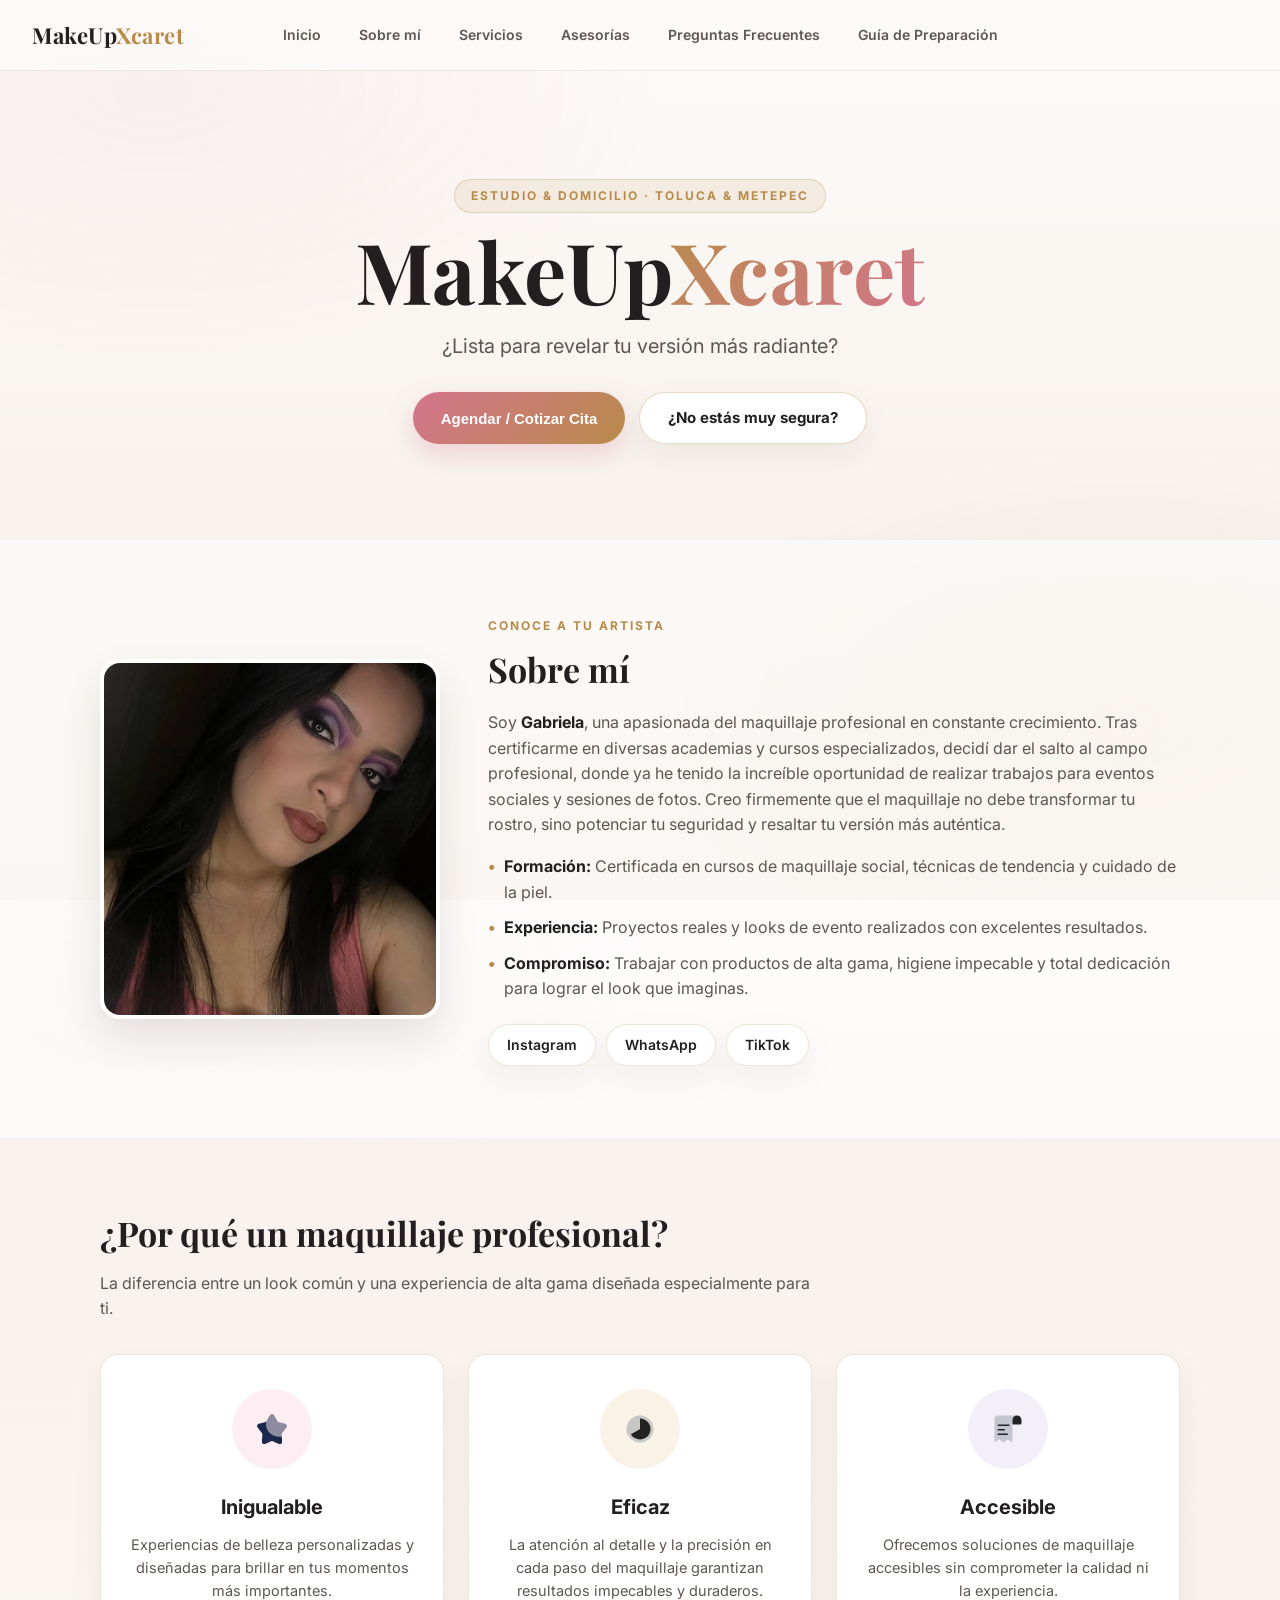
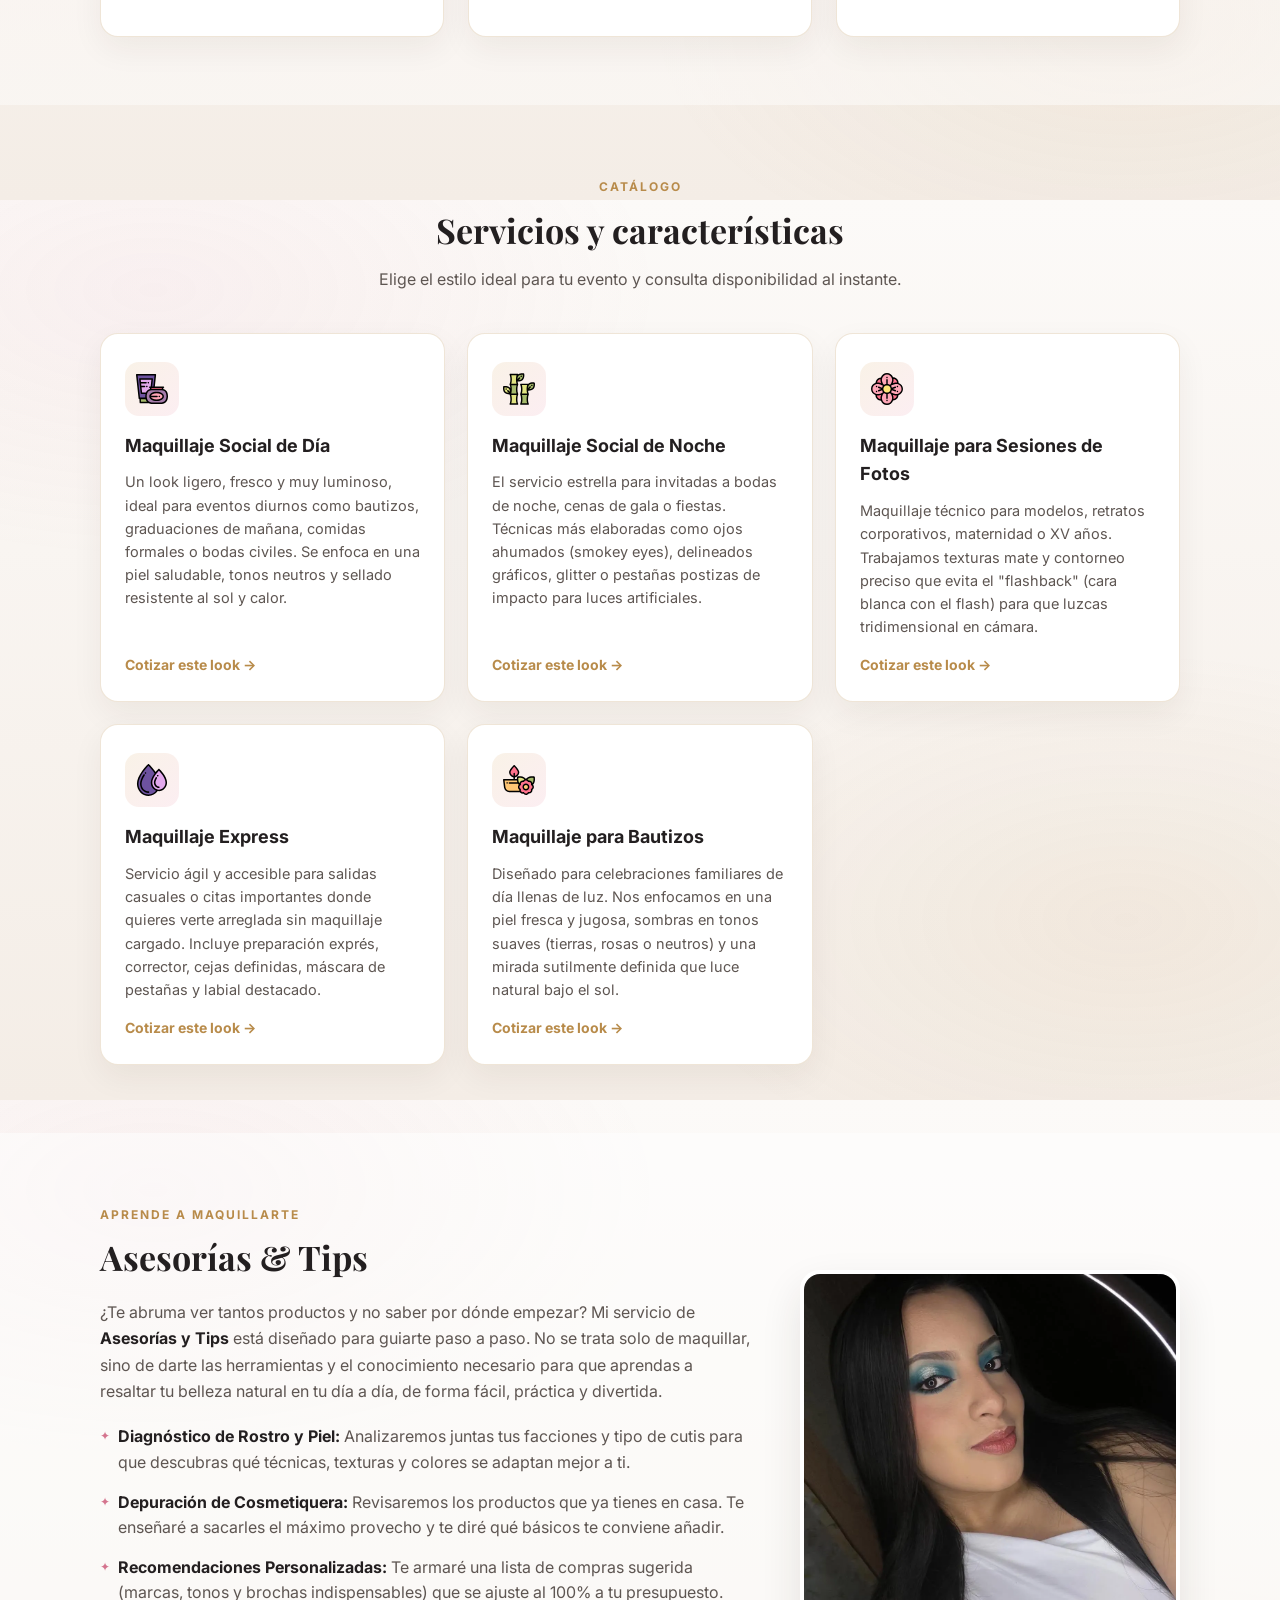
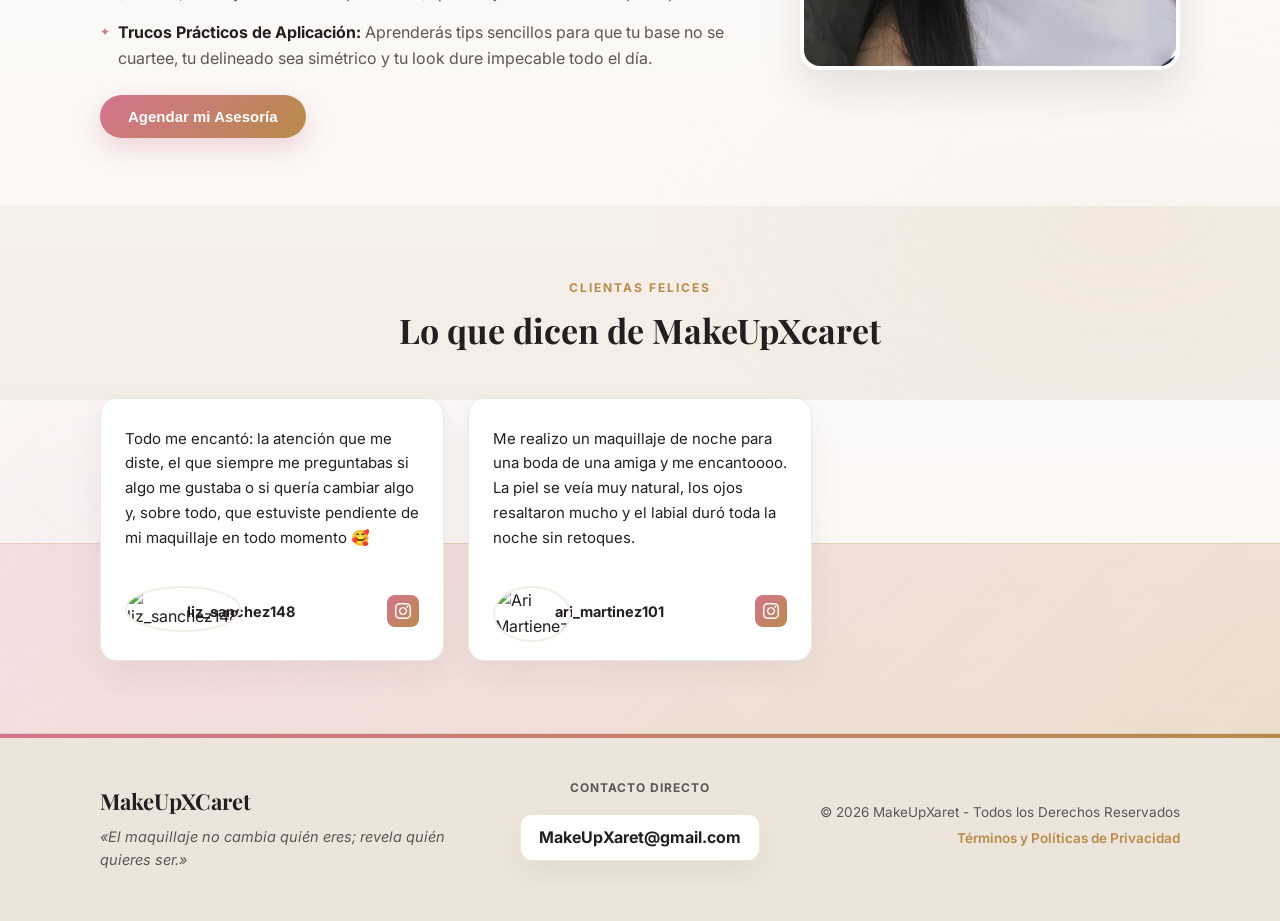
==== commit 137f9667: "Update index.html" ====
--- a/index.html
+++ b/index.html
@@ -250,24 +250,7 @@
         </div>
 
         <div class="testimonials-cards-grid">
-          <!-- Comentario 1 -->
-          <article class="social-review-card">
-            <p class="review-body">
-              Me maquilló para una boda de noche en Metepec y me duró intacto hasta las 4 de la mañana. La piel se veía súper luminosa, natural y nada pesada. ¡Totalmente recomendada!
-            </p>
-            <div class="review-footer">
-              <div class="review-author">
-                <img src="https://instagram.fmex15-1.fna.fbcdn.net/v/t51.82787-19/867380403_18124531097517275_3938645992979406472_n.jpg?_nc_cat=103&_nc_map=urlgen_bucketless&ig_cache_key=GLMsszPbvMk9KmRAAIiejaup4ag2bmNDAQAB0j-ccb7-5&ccb=7-5&_nc_sid=669407&efg=eyJ2ZW5jb2RlX3RhZyI6InByb2ZpbGVfcGljLnd3dy4xMDgwLkMzIn0%3D&_nc_ohc=xF2eDFCtt-EQ7kNvwHvAadF&_nc_oc=AdptEJ8Alb753D5RU7VXwqj8DST6xUT9GkQzKzjD4GA1N2YzN7Nlf8OAwb71wFOCuO8euwkimTeA9JmC22KLds5y&_nc_zt=24&_nc_ht=instagram.fmex15-1.fna&_nc_gid=ntcMDjDHCwyBx6XxiJz2oQ&_nc_ss=7b6a8&_nc_ct=RQosPBUCFQIAAAA&oh=00_AQRsjupG-mJ96yXhEH7l5HHv9WIxC8aC9dqEHe1u6BnUoA&oe=6B008921" alt="Valeria M." class="review-avatar" loading="lazy" />
-                <span class="review-name">vilbarreraa</span>
-              </div>
-              <a href="https://www.instagram.com/vilbarreraa/" target="_blank" rel="noopener noreferrer" class="review-social-badge" aria-label="Ver en Instagram">
-                <svg width="16" height="16" viewBox="0 0 24 24" fill="currentColor" aria-hidden="true">
-                  <path d="M12 2.163c3.204 0 3.584.012 4.85.07 3.252.148 4.771 1.691 4.919 4.919.058 1.265.069 1.645.069 4.849 0 3.205-.012 3.584-.069 4.849-.149 3.225-1.664 4.771-4.919 4.919-1.266.058-1.644.07-4.85.07-3.204 0-3.584-.012-4.849-.07-3.26-.149-4.771-1.699-4.919-4.92-.058-1.265-.07-1.644-.07-4.849 0-3.204.013-3.583.07-4.849.149-3.227 1.664-4.771 4.919-4.919 1.266-.057 1.645-.069 4.849-.069zm0-2.163c-3.259 0-3.667.014-4.947.072-4.358.2-6.78 2.618-6.98 6.98-.059 1.281-.073 1.689-.073 4.948 0 3.259.014 3.668.072 4.948.2 4.358 2.618 6.78 6.98 6.98 1.281.058 1.689.072 4.948.072 3.259 0 3.668-.014 4.948-.072 4.354-.2 6.782-2.618 6.979-6.98.059-1.28.073-1.689.073-4.948 0-3.259-.014-3.667-.072-4.947-.196-4.354-2.617-6.78-6.979-6.98-1.281-.059-1.69-.073-4.949-.073zm0 5.838c-3.403 0-6.162 2.759-6.162 6.162s2.759 6.163 6.162 6.163 6.162-2.759 6.162-6.163c0-3.403-2.759-6.162-6.162-6.162zm0 10.162c-2.209 0-4-1.79-4-4 0-2.209 1.791-4 4-4s4 1.791 4 4c0 2.21-1.791 4-4 4zm6.406-11.845c-.796 0-1.441.645-1.441 1.44s.645 1.44 1.441 1.44c.795 0 1.439-.645 1.439-1.44s-.644-1.44-1.439-1.44z"/>
-                </svg>
-              </a>
-            </div>
-          </article>
-
+          
           <!-- Comentario 2 -->
           <article class="social-review-card">
             <p class="review-body">
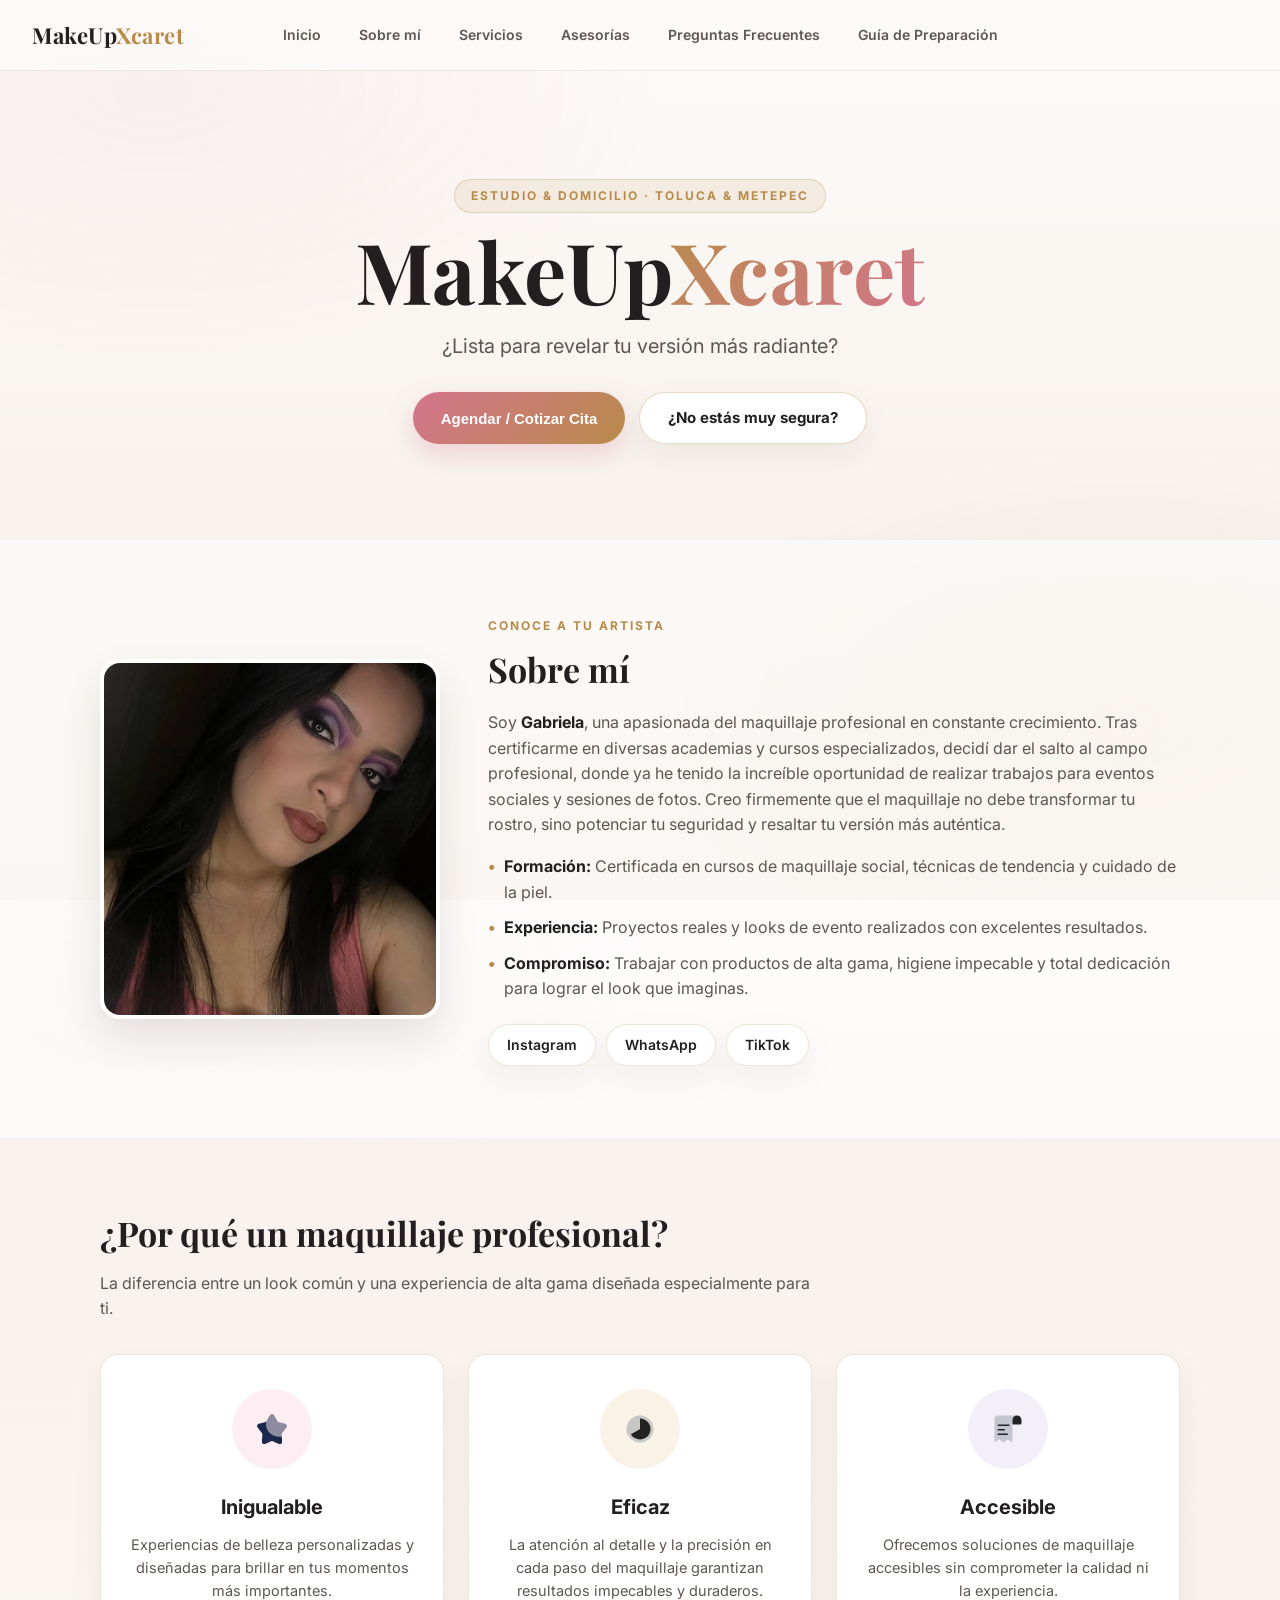
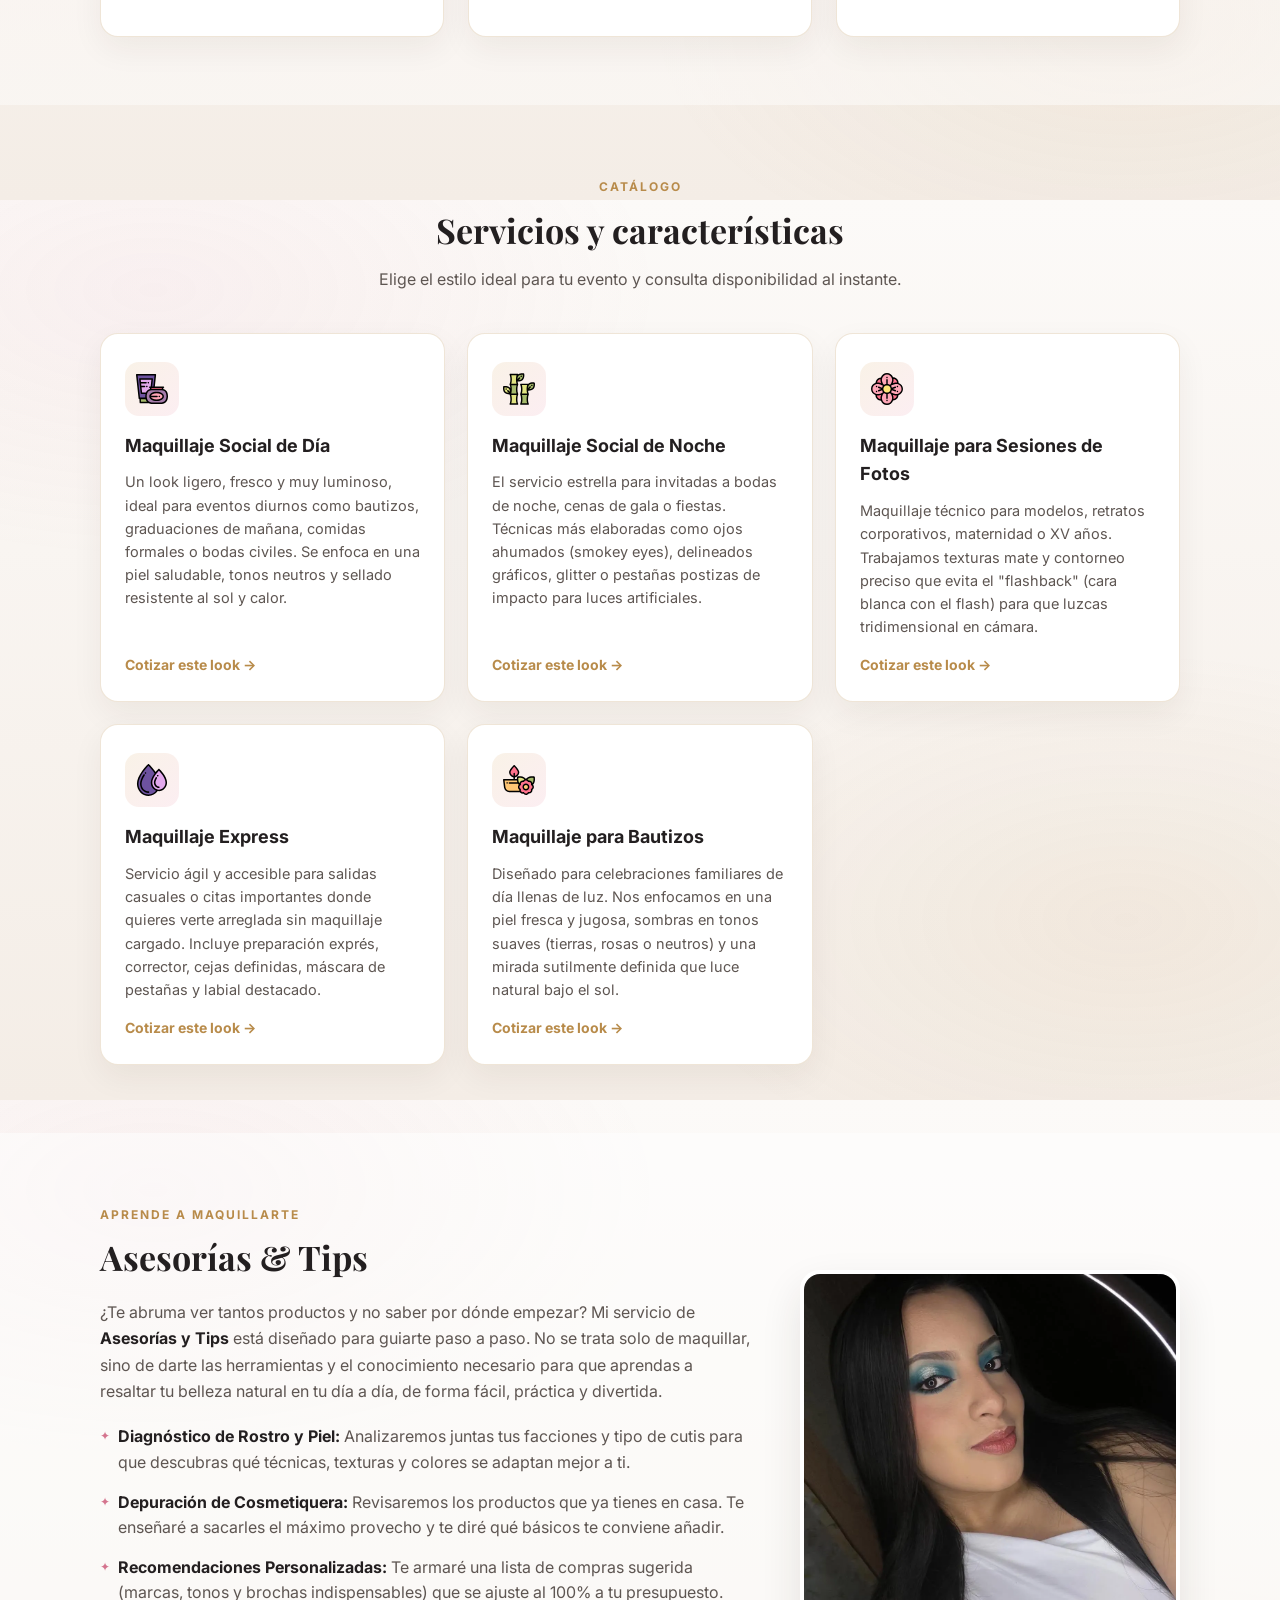
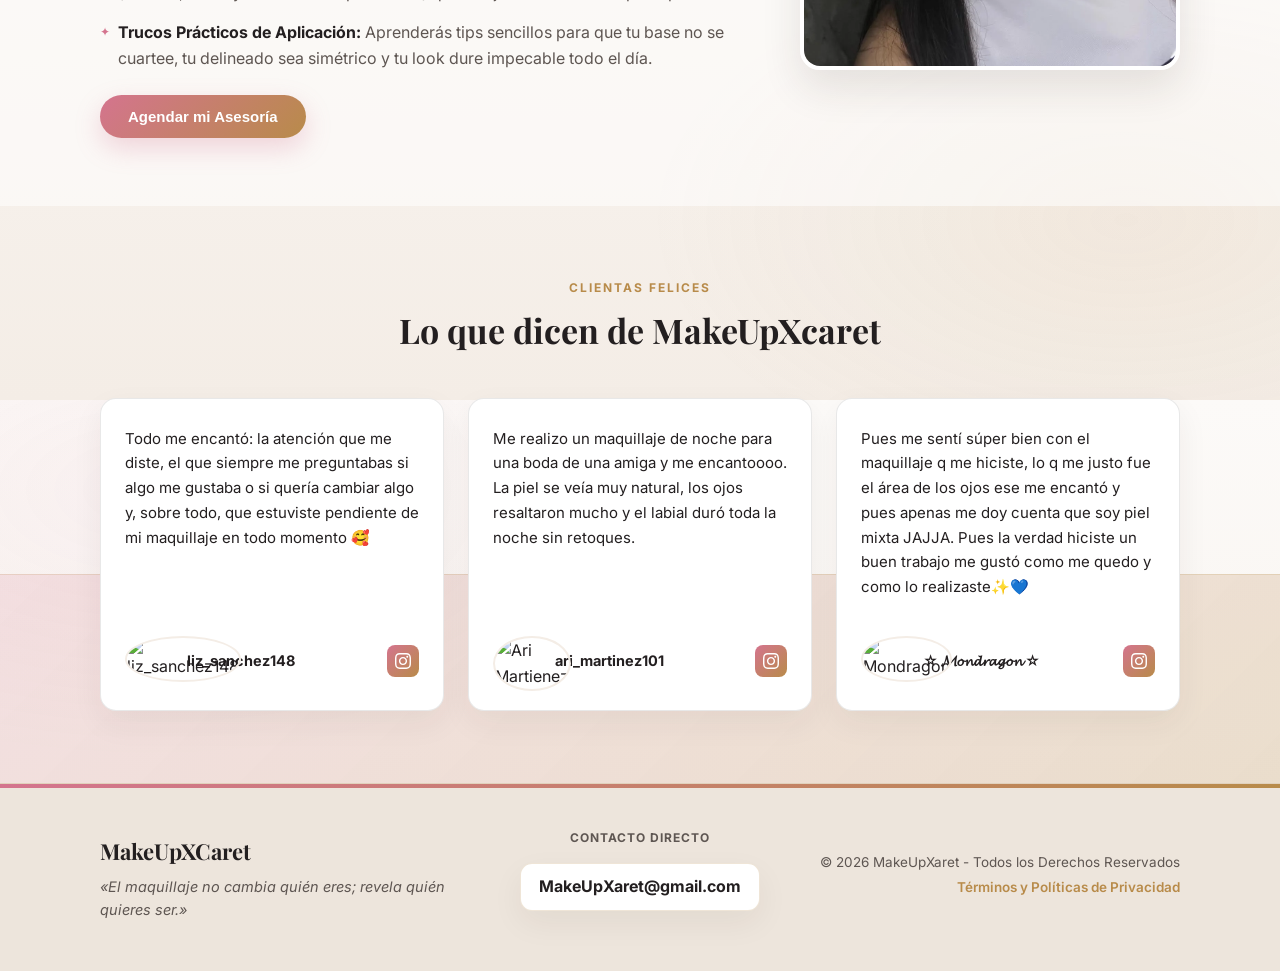
==== commit e35d1d53: "Update index.html" ====
--- a/index.html
+++ b/index.html
@@ -251,7 +251,7 @@
 
         <div class="testimonials-cards-grid">
           
-          <!-- Comentario 2 -->
+          <!-- Comentario 1 -->
           <article class="social-review-card">
             <p class="review-body">
               Todo me encantó: la atención que me diste, el que siempre me preguntabas si algo me gustaba o si quería cambiar algo y, sobre todo, que estuviste pendiente de mi maquillaje en todo momento 🥰
@@ -269,7 +269,7 @@
             </div>
           </article>
 
-          <!-- Comentario 3 -->
+          <!-- Comentario 2 -->
           <article class="social-review-card">
             <p class="review-body">
               Me realizo un maquillaje de noche para una boda de una amiga y me encantoooo. La piel se veía muy natural, los ojos resaltaron mucho y el labial duró toda la noche sin retoques.
@@ -278,6 +278,24 @@
               <div class="review-author">
                 <img src="https://instagram.fmex15-1.fna.fbcdn.net/v/t51.82787-19/791960417_18120608417476856_6119240764232765015_n.jpg?_nc_cat=104&_nc_map=urlgen_bucketless&ig_cache_key=GGFbNC-4cNbrmGBAAFcOL88N6etUbmNDAQAB0j-ccb7-5&ccb=7-5&_nc_sid=669407&efg=eyJ2ZW5jb2RlX3RhZyI6InByb2ZpbGVfcGljLnd3dy4xMDgwLkMzIn0%3D&_nc_ohc=owJeyALLs6AQ7kNvwEtTOx2&_nc_oc=Adq1TSXcOX6b_HsYx_RpsB9Hv80bWmOMr1Rb9OmBIzZ-ukn6sFOSZsZ1_BREqUT5zi3HMQpm_Kv8TAltLYPUxBFQ&_nc_zt=24&_nc_ht=instagram.fmex15-1.fna&_nc_gid=GmZtfADbGpKAZz7aRT3JCw&_nc_ss=7b6a8&_nc_ct=RQosPBUCFQIAAAA&oh=00_AQR6SuwxrTwOXfRrEIdJkCE7qPa9wZtlcalIntMOmMikxA&oe=6B007744" alt="Ari Martienez" class="review-avatar" loading="lazy" />
                 <span class="review-name">ari_martinez101</span>
+              </div>
+              <a href="https://www.instagram.com/ari_martinez101/" target="_blank" rel="noopener noreferrer" class="review-social-badge" aria-label="Ver en Instagram">
+                <svg width="16" height="16" viewBox="0 0 24 24" fill="currentColor" aria-hidden="true">
+                  <path d="M12 2.163c3.204 0 3.584.012 4.85.07 3.252.148 4.771 1.691 4.919 4.919.058 1.265.069 1.645.069 4.849 0 3.205-.012 3.584-.069 4.849-.149 3.225-1.664 4.771-4.919 4.919-1.266.058-1.644.07-4.85.07-3.204 0-3.584-.012-4.849-.07-3.26-.149-4.771-1.699-4.919-4.92-.058-1.265-.07-1.644-.07-4.849 0-3.204.013-3.583.07-4.849.149-3.227 1.664-4.771 4.919-4.919 1.266-.057 1.645-.069 4.849-.069zm0-2.163c-3.259 0-3.667.014-4.947.072-4.358.2-6.78 2.618-6.98 6.98-.059 1.281-.073 1.689-.073 4.948 0 3.259.014 3.668.072 4.948.2 4.358 2.618 6.78 6.98 6.98 1.281.058 1.689.072 4.948.072 3.259 0 3.668-.014 4.948-.072 4.354-.2 6.782-2.618 6.979-6.98.059-1.28.073-1.689.073-4.948 0-3.259-.014-3.667-.072-4.947-.196-4.354-2.617-6.78-6.979-6.98-1.281-.059-1.69-.073-4.949-.073zm0 5.838c-3.403 0-6.162 2.759-6.162 6.162s2.759 6.163 6.162 6.163 6.162-2.759 6.162-6.163c0-3.403-2.759-6.162-6.162-6.162zm0 10.162c-2.209 0-4-1.79-4-4 0-2.209 1.791-4 4-4s4 1.791 4 4c0 2.21-1.791 4-4 4zm6.406-11.845c-.796 0-1.441.645-1.441 1.44s.645 1.44 1.441 1.44c.795 0 1.439-.645 1.439-1.44s-.644-1.44-1.439-1.44z"/>
+                </svg>
+              </a>
+            </div>
+          </article>
+
+          <article class="social-review-card">
+            <p class="review-body">
+              Pues me sentí súper bien con el maquillaje q me hiciste, lo q me justo fue el área de los ojos ese me encantó y pues apenas me doy cuenta que soy piel mixta JAJJA.
+Pues la verdad hiciste un buen trabajo me gustó como me quedo y como lo realizaste✨💙
+            </p>
+            <div class="review-footer">
+              <div class="review-author">
+                <img src="https://instagram.fmex28-1.fna.fbcdn.net/v/t51.82787-19/731969566_18082043720649473_6649764486778307723_n.jpg?stp=dst-jpg_s150x150_tt6&_nc_cat=108&_nc_map=urlgen_bucketless&ig_cache_key=GB74oCsBS8jghT1AAIvEbZqRtUhcbmNDAQAB1501500j-ccb7-5&ccb=7-5&_nc_sid=669407&efg=eyJ2ZW5jb2RlX3RhZyI6InByb2ZpbGVfcGljLnd3dy4xMDgwLkMzIn0%3D&_nc_ohc=lYDuZ2SWaJEQ7kNvwEAgNZo&_nc_oc=AdoJvV_fBuJRZbH-2Y2yROli4tAA3q822m6H5k4RjNwYJXK4CmZvHOBVWZmX5WTDTCI&_nc_zt=24&_nc_ht=instagram.fmex28-1.fna&_nc_gid=Btx78Sp92uVdg6BoPEqRMg&_nc_ss=7baaf&_nc_ct=RQosPBUCFQIAAAA&oh=00_AQTqxyBm_cUykVx5htIJwJFgnh5TVGKJiTUuCpIEU5Tdcg&oe=6B03C2FF" alt="Mondragon" class="review-avatar" loading="lazy" />
+                <span class="review-name">☆ 𝓜𝓸𝓷𝓭𝓻𝓪𝓰𝓸𝓷 ☆</span>
               </div>
               <a href="https://www.instagram.com/ari_martinez101/" target="_blank" rel="noopener noreferrer" class="review-social-badge" aria-label="Ver en Instagram">
                 <svg width="16" height="16" viewBox="0 0 24 24" fill="currentColor" aria-hidden="true">
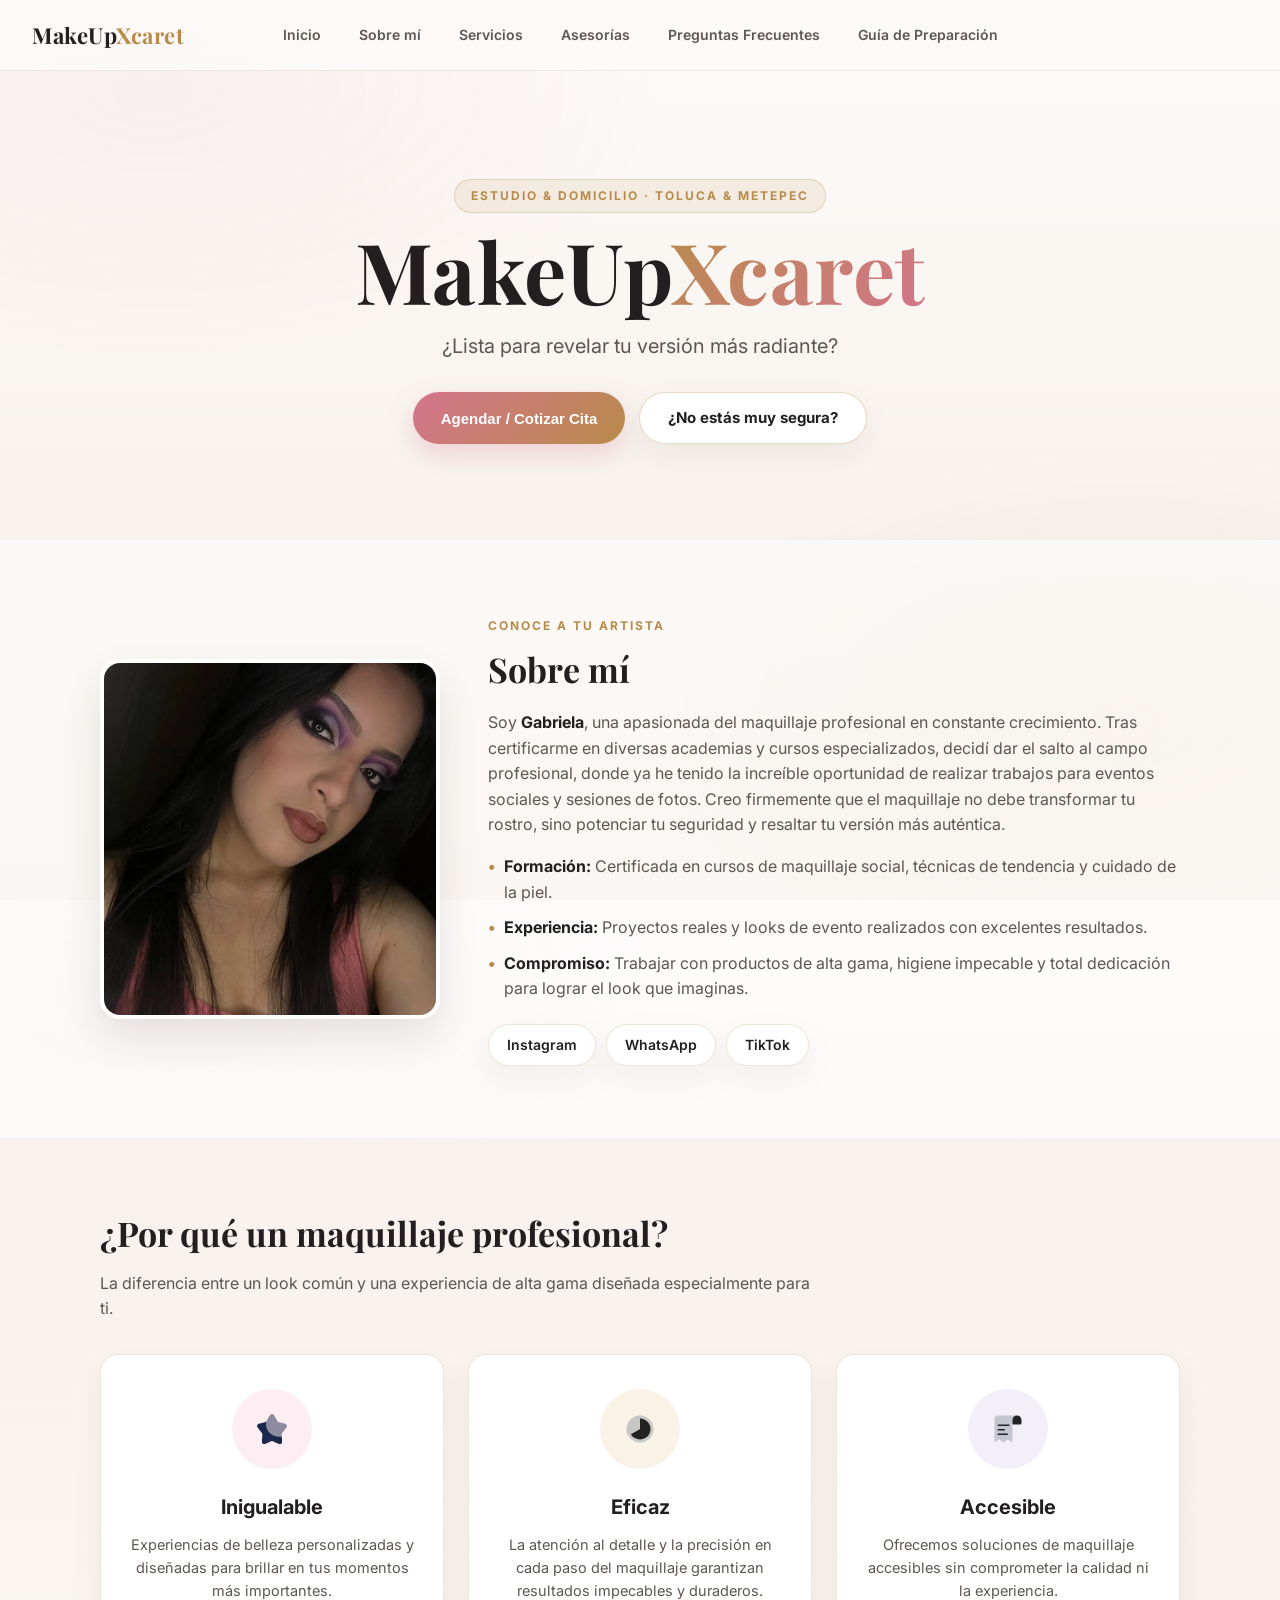
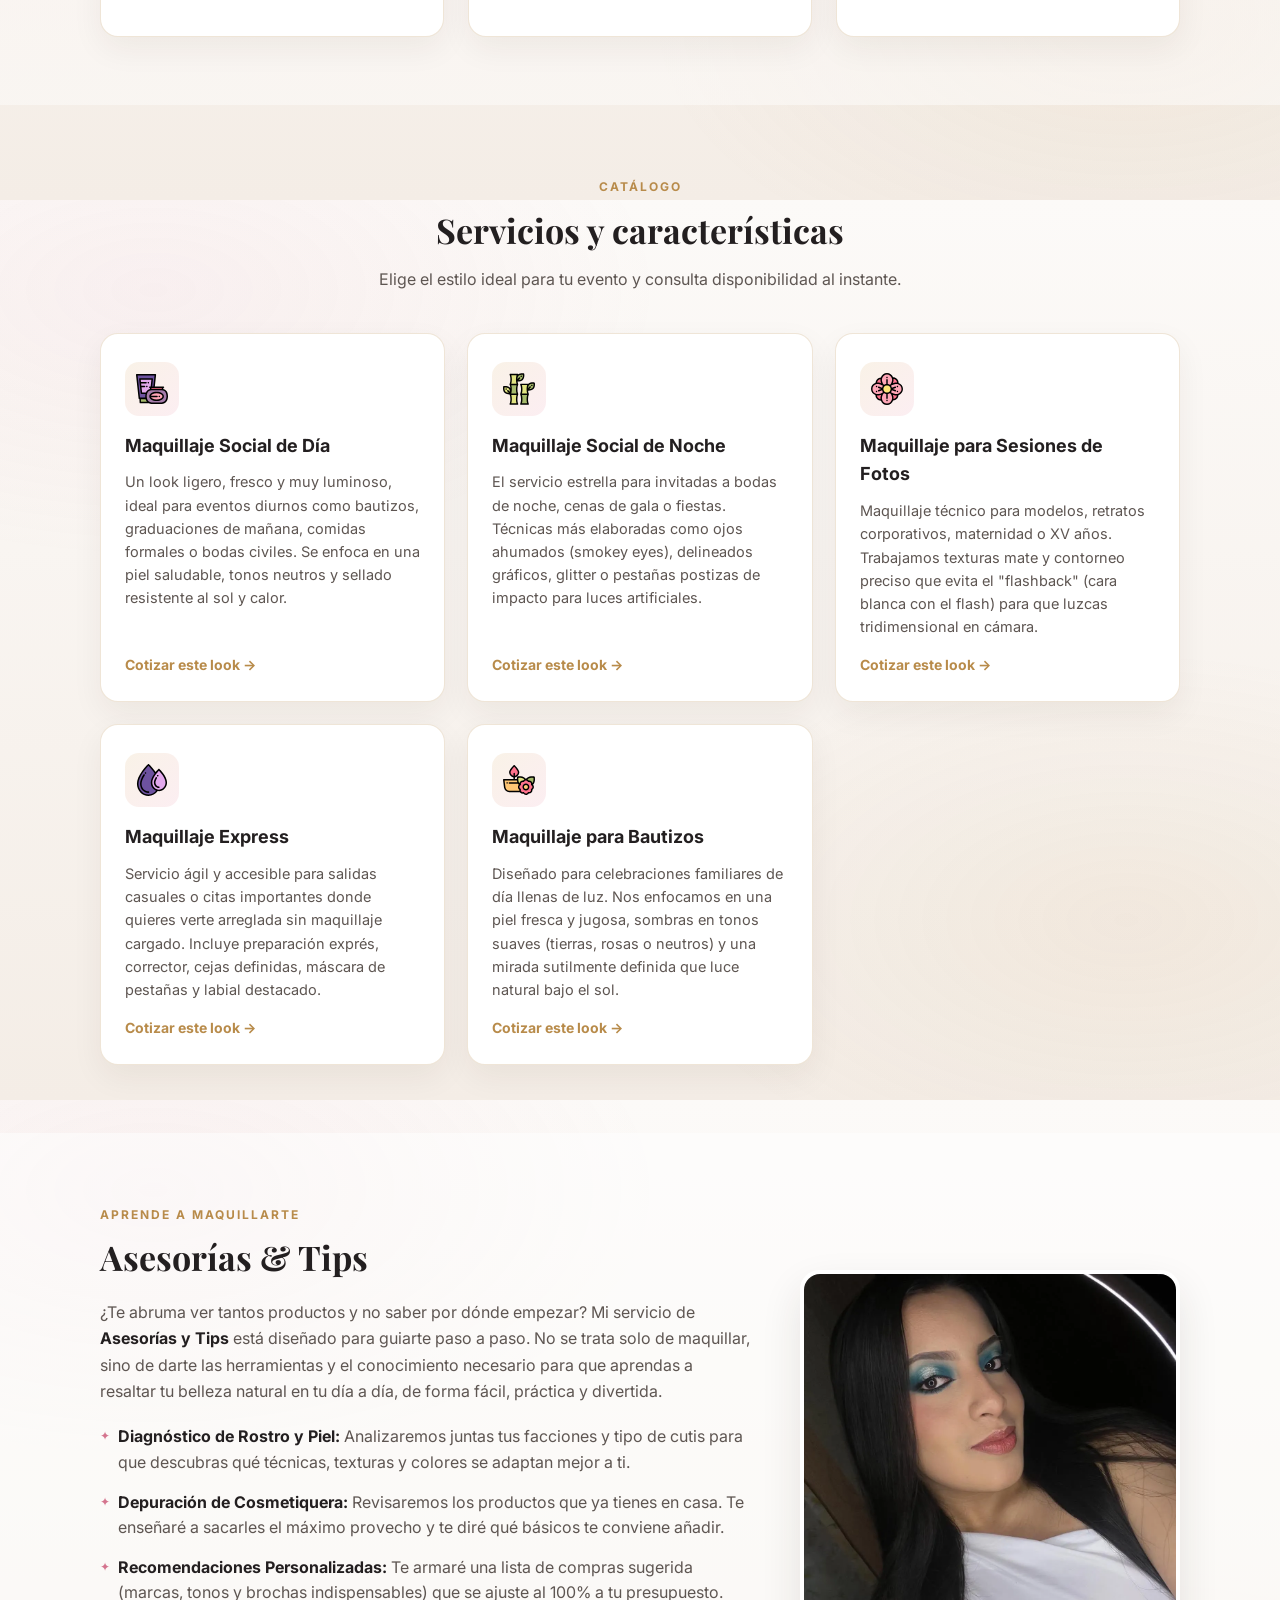
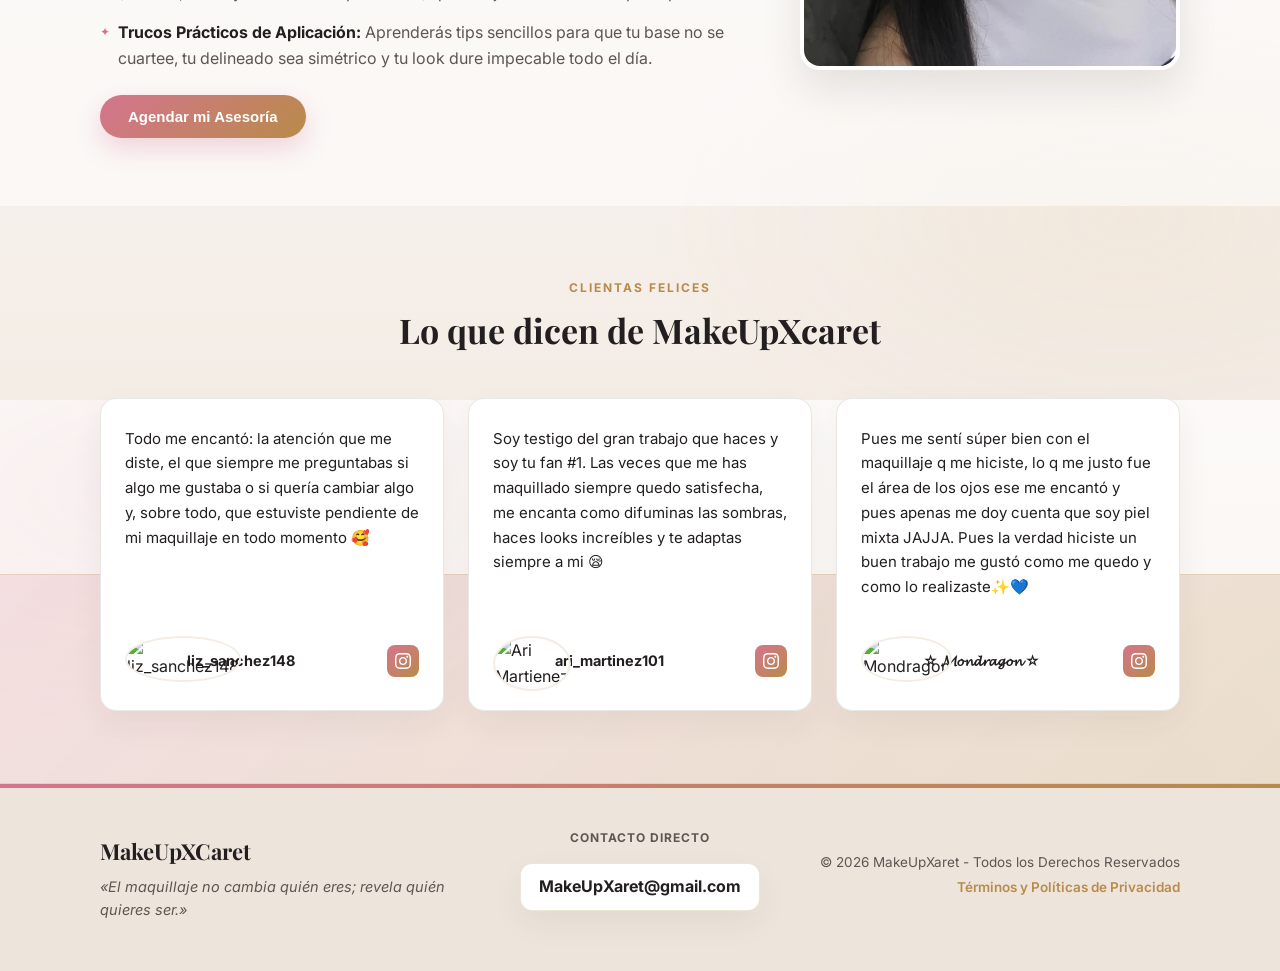
==== commit 2f5f14df: "Update index.html" ====
--- a/index.html
+++ b/index.html
@@ -272,7 +272,8 @@
           <!-- Comentario 2 -->
           <article class="social-review-card">
             <p class="review-body">
-              Me realizo un maquillaje de noche para una boda de una amiga y me encantoooo. La piel se veía muy natural, los ojos resaltaron mucho y el labial duró toda la noche sin retoques.
+              Soy testigo del gran trabajo que haces y soy tu fan #1.
+Las veces que me has maquillado siempre quedo satisfecha, me encanta como difuminas las sombras, haces looks increíbles y te adaptas siempre a mi 😪
             </p>
             <div class="review-footer">
               <div class="review-author">
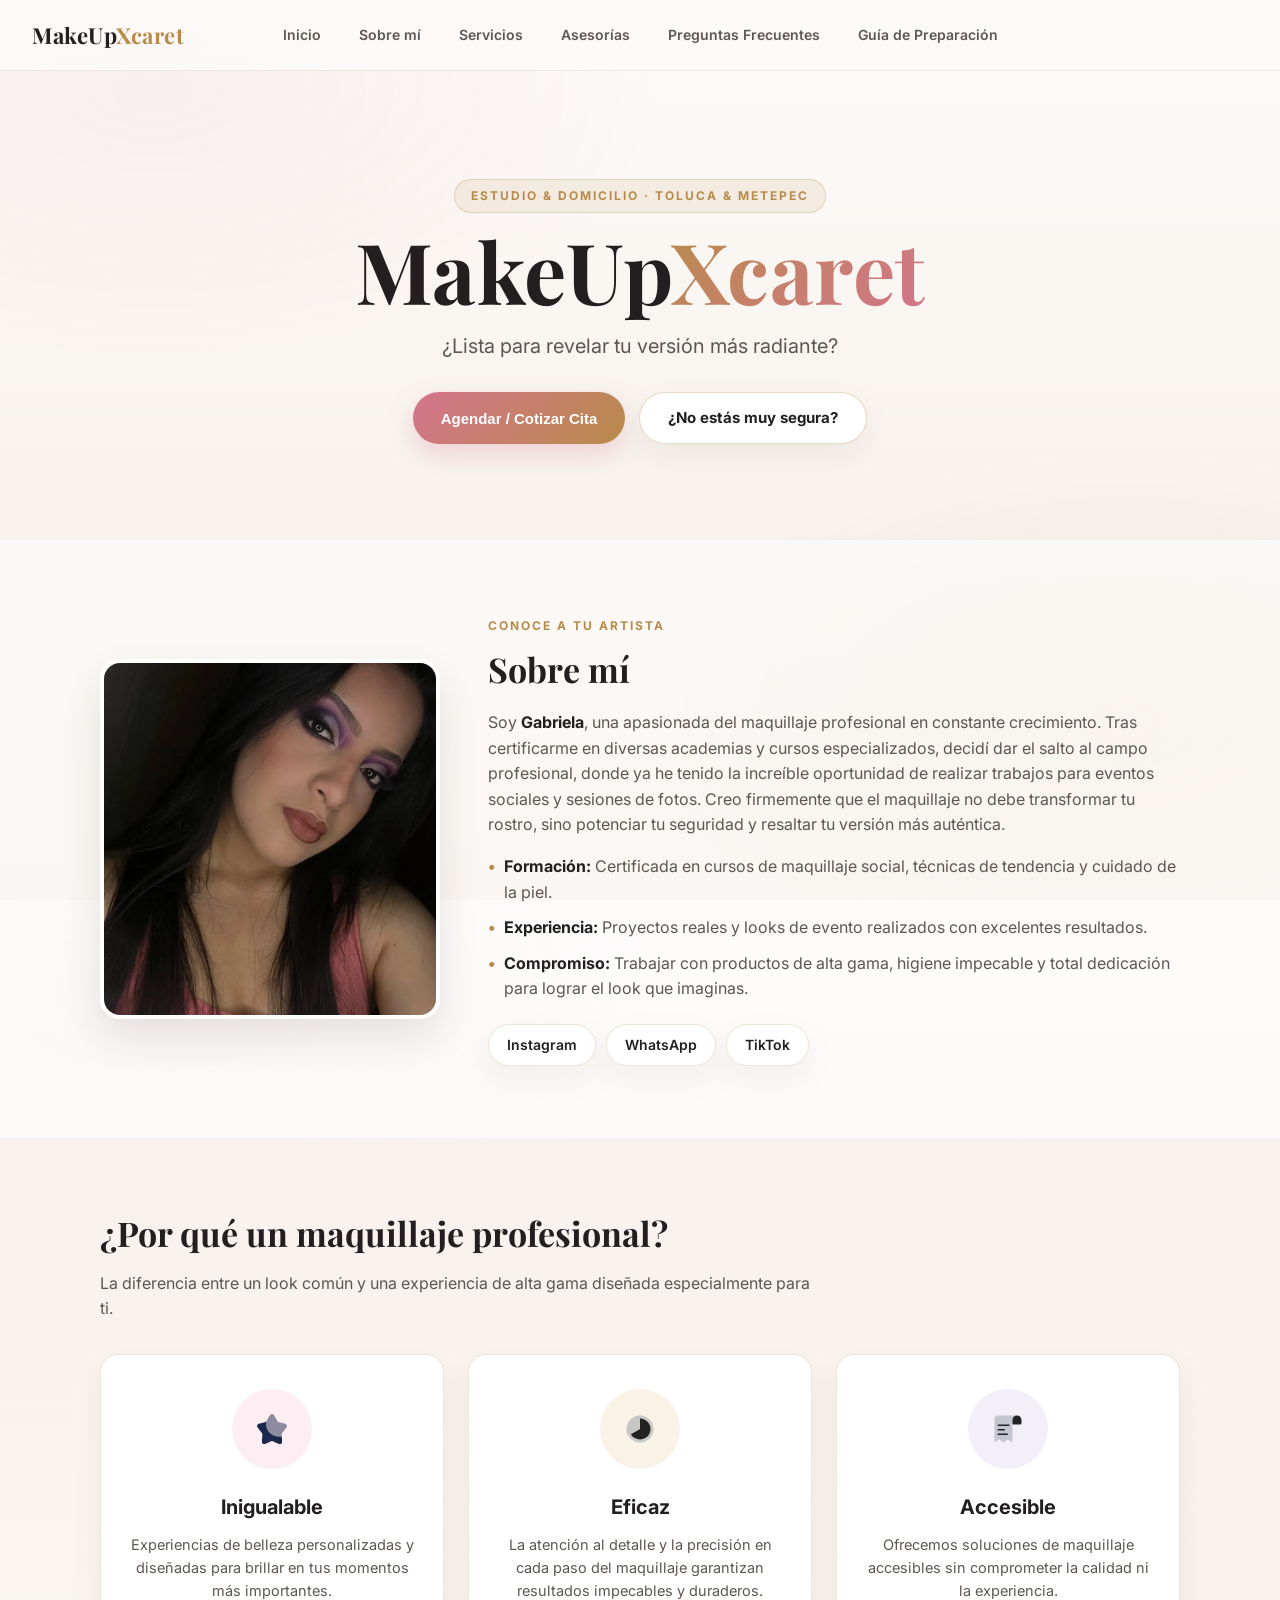
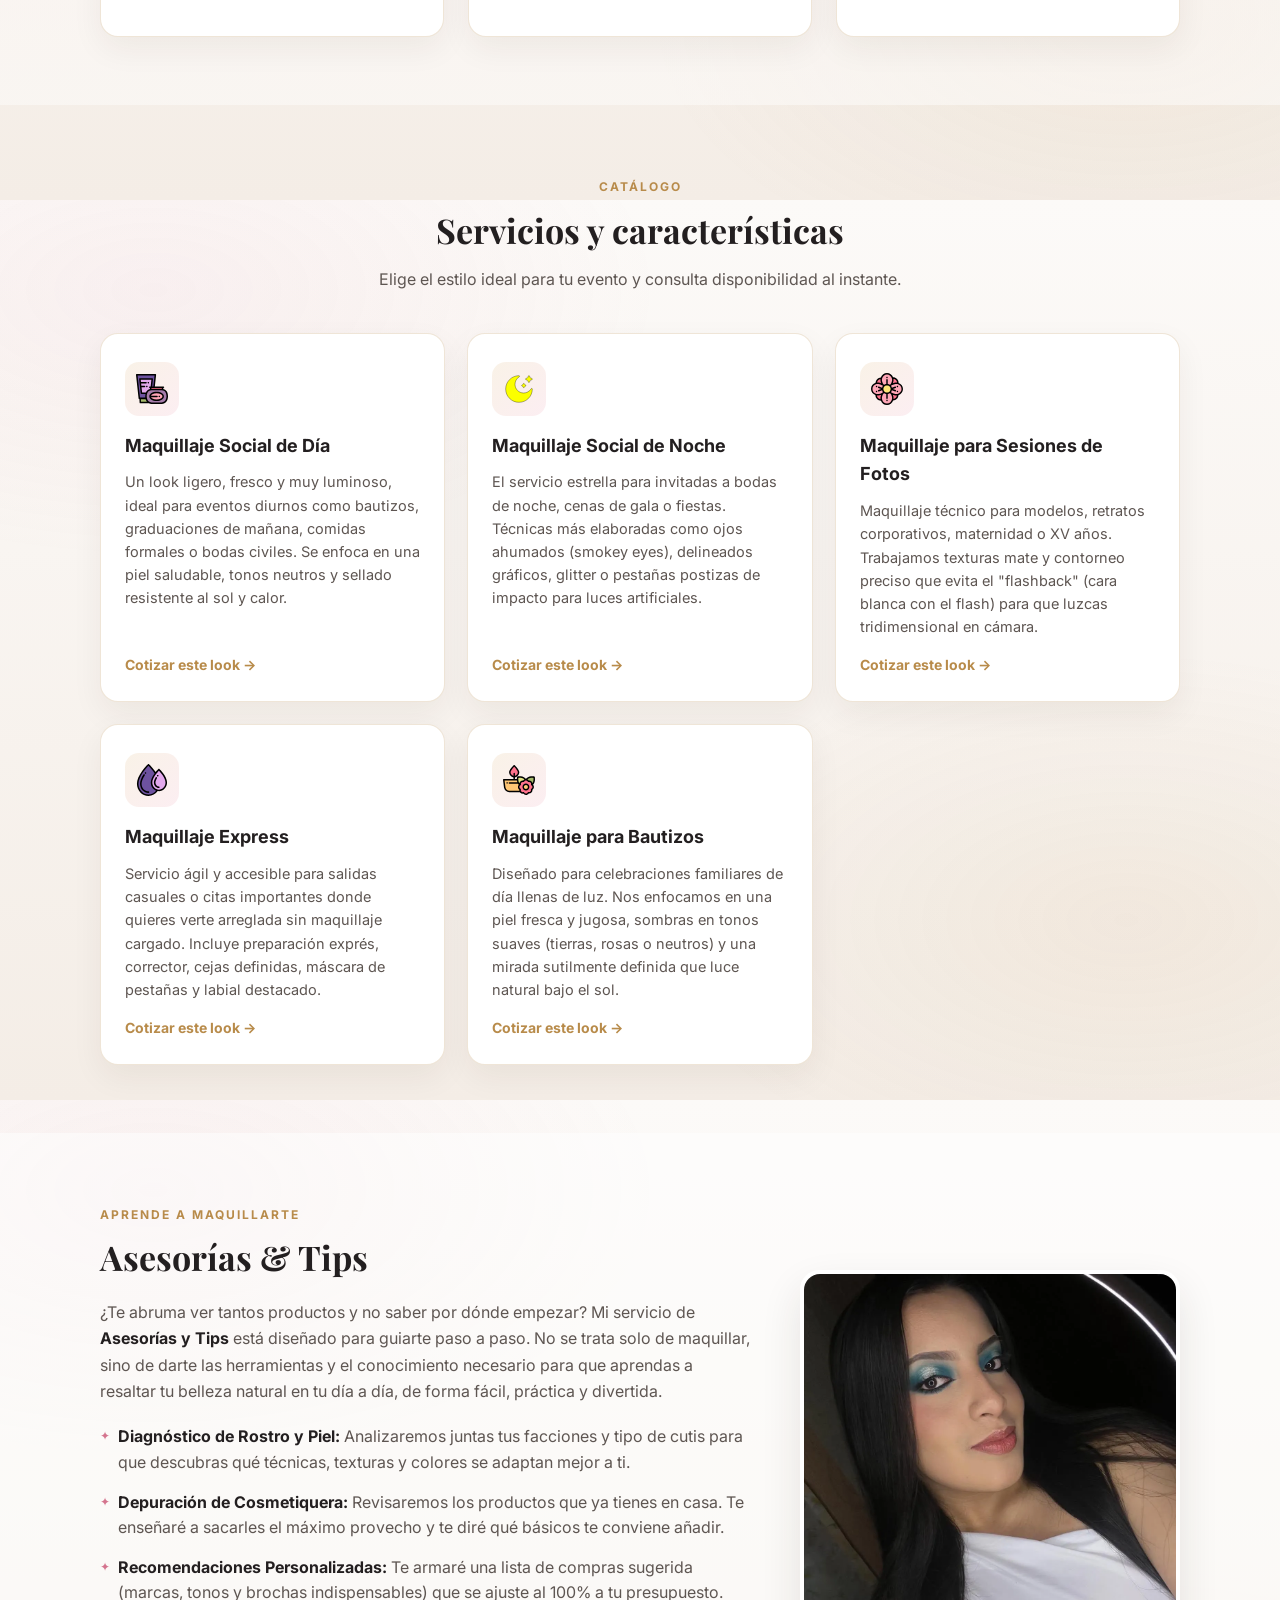
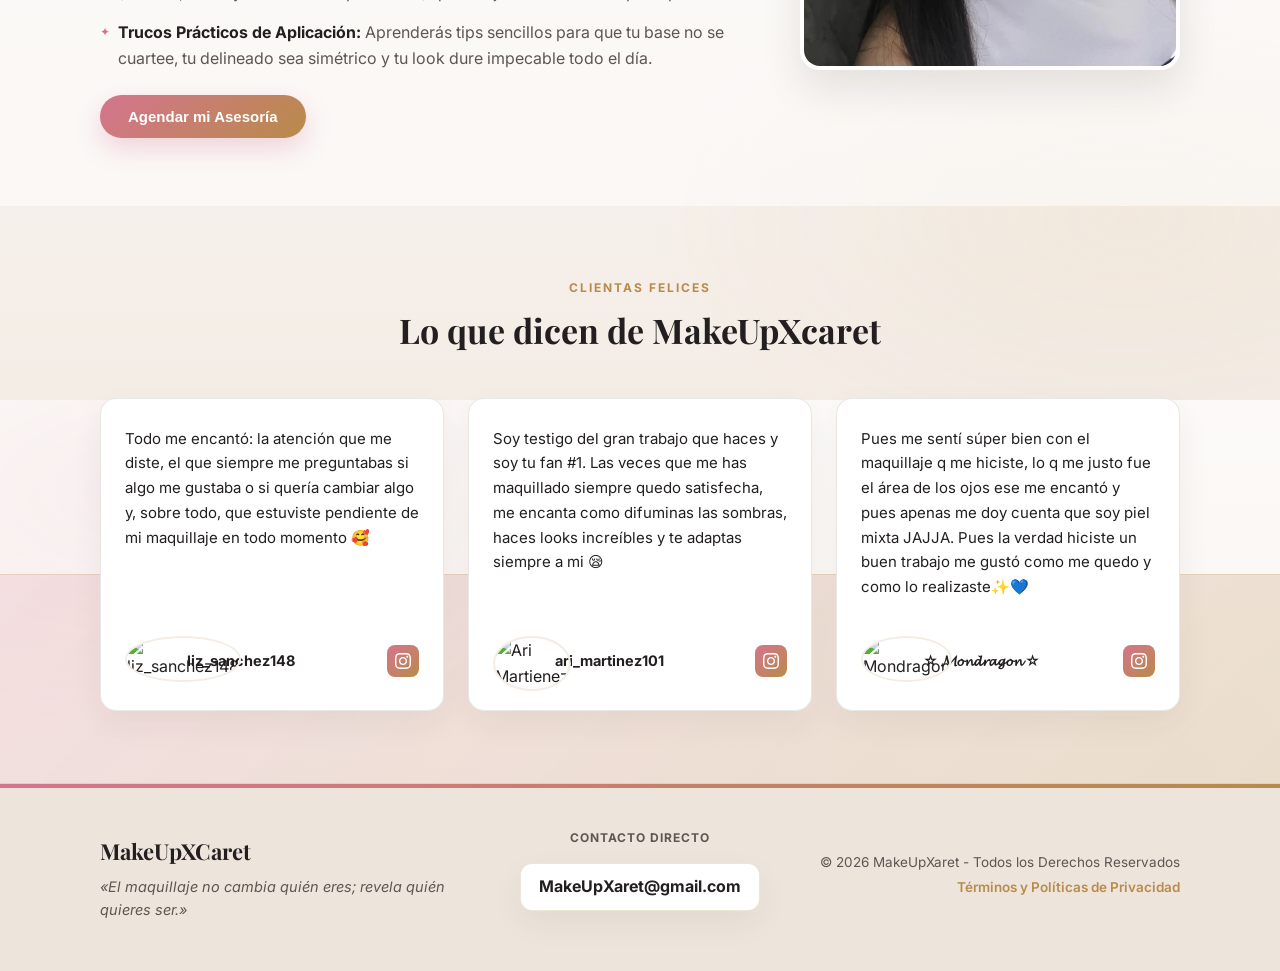
==== commit ccb646fd: "Update index.html" ====
--- a/index.html
+++ b/index.html
@@ -176,7 +176,7 @@
           </article>
 
           <article class="feature">
-            <div class="feature-icon" aria-hidden="true"><img src="Svg/bamboo-svgrepo-com.svg" width="32" height="32" alt=""></div>
+            <div class="feature-icon" aria-hidden="true"><img src="Svg/moon-stars-svgrepo-com.svg" width="32" height="32" alt=""></div>
             <h3 class="feature-title">Maquillaje Social de Noche</h3>
             <p class="feature-desc">El servicio estrella para invitadas a bodas de noche, cenas de gala o fiestas. Técnicas más elaboradas como ojos ahumados (smokey eyes), delineados gráficos, glitter o pestañas postizas de impacto para luces artificiales.</p>
             <button type="button" class="feature-cta" onclick="openServiceQuote('Maquillaje Social (Noche)')">Cotizar este look &rarr;</button>
@@ -272,8 +272,7 @@
           <!-- Comentario 2 -->
           <article class="social-review-card">
             <p class="review-body">
-              Soy testigo del gran trabajo que haces y soy tu fan #1.
-Las veces que me has maquillado siempre quedo satisfecha, me encanta como difuminas las sombras, haces looks increíbles y te adaptas siempre a mi 😪
+              Soy testigo del gran trabajo que haces y soy tu fan #1. Las veces que me has maquillado siempre quedo satisfecha, me encanta como difuminas las sombras, haces looks increíbles y te adaptas siempre a mi 😪
             </p>
             <div class="review-footer">
               <div class="review-author">
@@ -298,7 +297,7 @@
                 <img src="https://instagram.fmex28-1.fna.fbcdn.net/v/t51.82787-19/731969566_18082043720649473_6649764486778307723_n.jpg?stp=dst-jpg_s150x150_tt6&_nc_cat=108&_nc_map=urlgen_bucketless&ig_cache_key=GB74oCsBS8jghT1AAIvEbZqRtUhcbmNDAQAB1501500j-ccb7-5&ccb=7-5&_nc_sid=669407&efg=eyJ2ZW5jb2RlX3RhZyI6InByb2ZpbGVfcGljLnd3dy4xMDgwLkMzIn0%3D&_nc_ohc=lYDuZ2SWaJEQ7kNvwEAgNZo&_nc_oc=AdoJvV_fBuJRZbH-2Y2yROli4tAA3q822m6H5k4RjNwYJXK4CmZvHOBVWZmX5WTDTCI&_nc_zt=24&_nc_ht=instagram.fmex28-1.fna&_nc_gid=Btx78Sp92uVdg6BoPEqRMg&_nc_ss=7baaf&_nc_ct=RQosPBUCFQIAAAA&oh=00_AQTqxyBm_cUykVx5htIJwJFgnh5TVGKJiTUuCpIEU5Tdcg&oe=6B03C2FF" alt="Mondragon" class="review-avatar" loading="lazy" />
                 <span class="review-name">☆ 𝓜𝓸𝓷𝓭𝓻𝓪𝓰𝓸𝓷 ☆</span>
               </div>
-              <a href="https://www.instagram.com/ari_martinez101/" target="_blank" rel="noopener noreferrer" class="review-social-badge" aria-label="Ver en Instagram">
+              <a href="https://www.instagram.com/irisnoir.m/" target="_blank" rel="noopener noreferrer" class="review-social-badge" aria-label="Ver en Instagram">
                 <svg width="16" height="16" viewBox="0 0 24 24" fill="currentColor" aria-hidden="true">
                   <path d="M12 2.163c3.204 0 3.584.012 4.85.07 3.252.148 4.771 1.691 4.919 4.919.058 1.265.069 1.645.069 4.849 0 3.205-.012 3.584-.069 4.849-.149 3.225-1.664 4.771-4.919 4.919-1.266.058-1.644.07-4.85.07-3.204 0-3.584-.012-4.849-.07-3.26-.149-4.771-1.699-4.919-4.92-.058-1.265-.07-1.644-.07-4.849 0-3.204.013-3.583.07-4.849.149-3.227 1.664-4.771 4.919-4.919 1.266-.057 1.645-.069 4.849-.069zm0-2.163c-3.259 0-3.667.014-4.947.072-4.358.2-6.78 2.618-6.98 6.98-.059 1.281-.073 1.689-.073 4.948 0 3.259.014 3.668.072 4.948.2 4.358 2.618 6.78 6.98 6.98 1.281.058 1.689.072 4.948.072 3.259 0 3.668-.014 4.948-.072 4.354-.2 6.782-2.618 6.979-6.98.059-1.28.073-1.689.073-4.948 0-3.259-.014-3.667-.072-4.947-.196-4.354-2.617-6.78-6.979-6.98-1.281-.059-1.69-.073-4.949-.073zm0 5.838c-3.403 0-6.162 2.759-6.162 6.162s2.759 6.163 6.162 6.163 6.162-2.759 6.162-6.163c0-3.403-2.759-6.162-6.162-6.162zm0 10.162c-2.209 0-4-1.79-4-4 0-2.209 1.791-4 4-4s4 1.791 4 4c0 2.21-1.791 4-4 4zm6.406-11.845c-.796 0-1.441.645-1.441 1.44s.645 1.44 1.441 1.44c.795 0 1.439-.645 1.439-1.44s-.644-1.44-1.439-1.44z"/>
                 </svg>
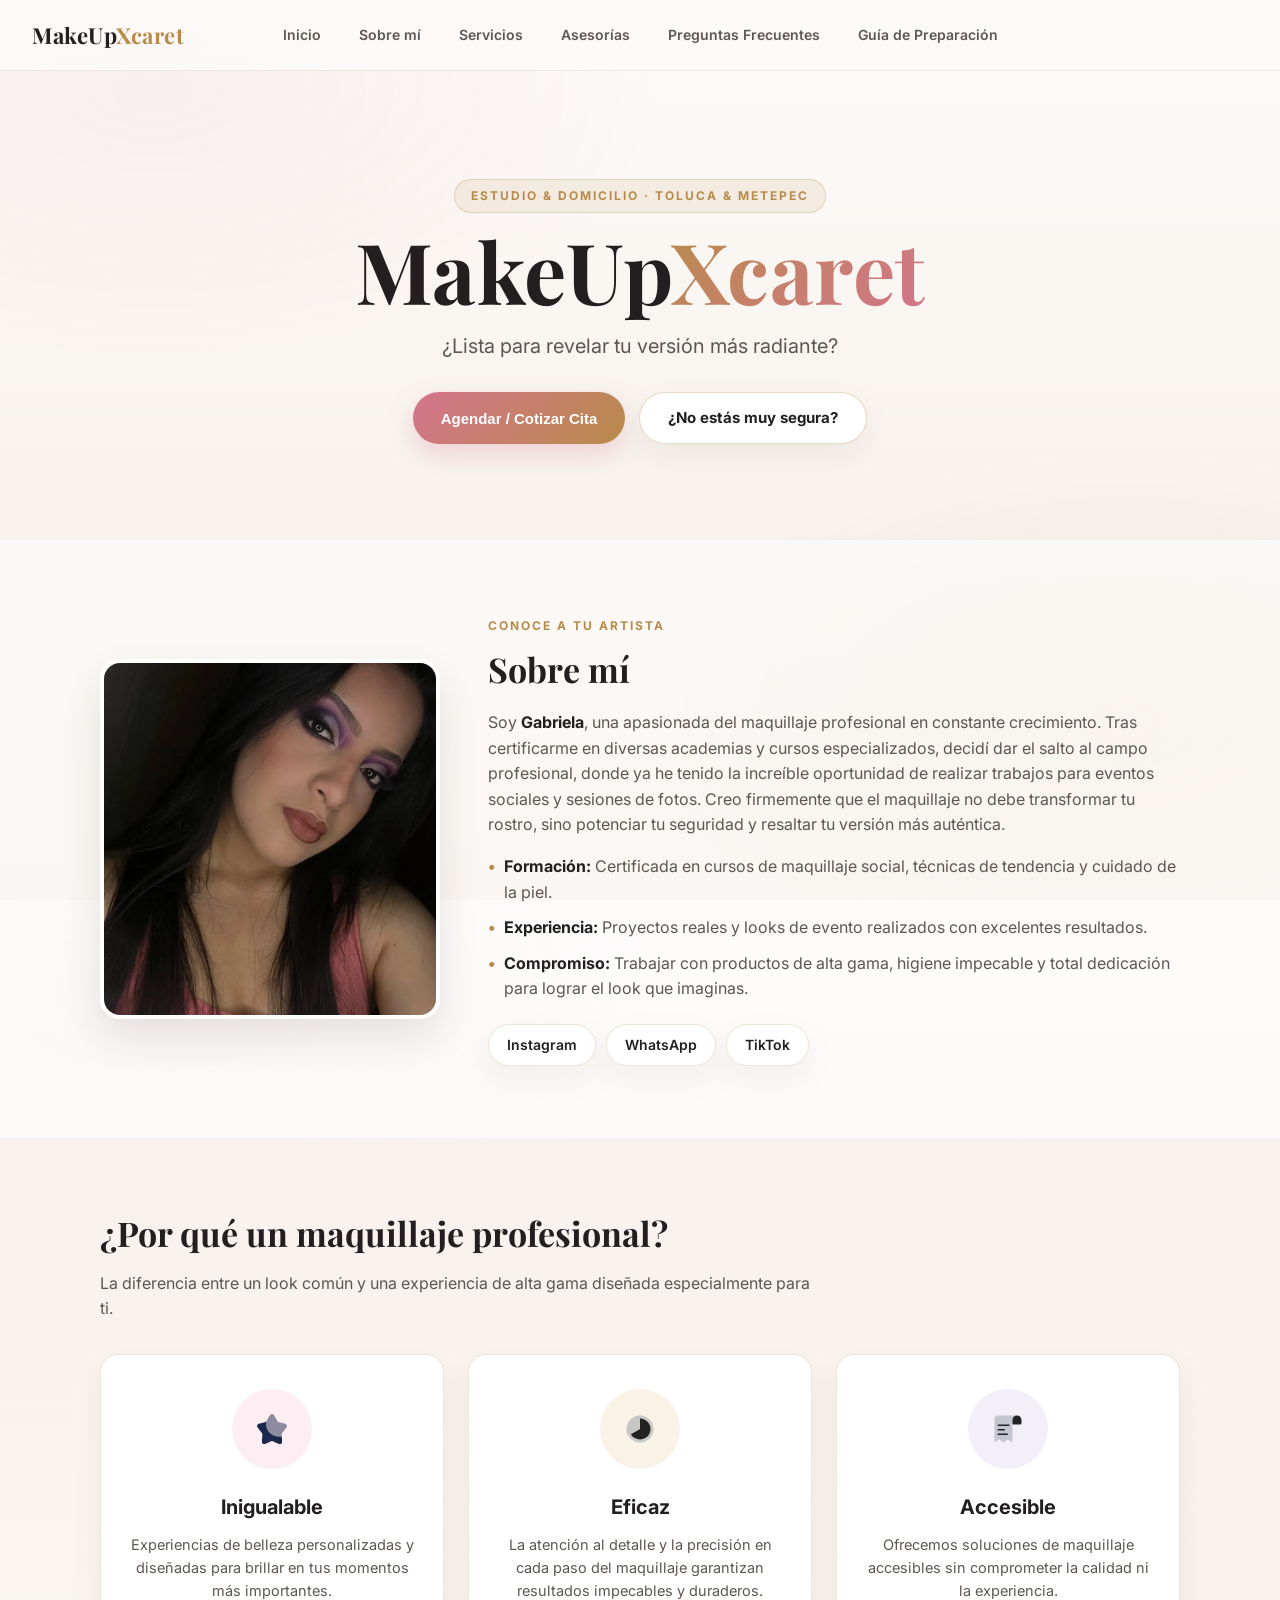
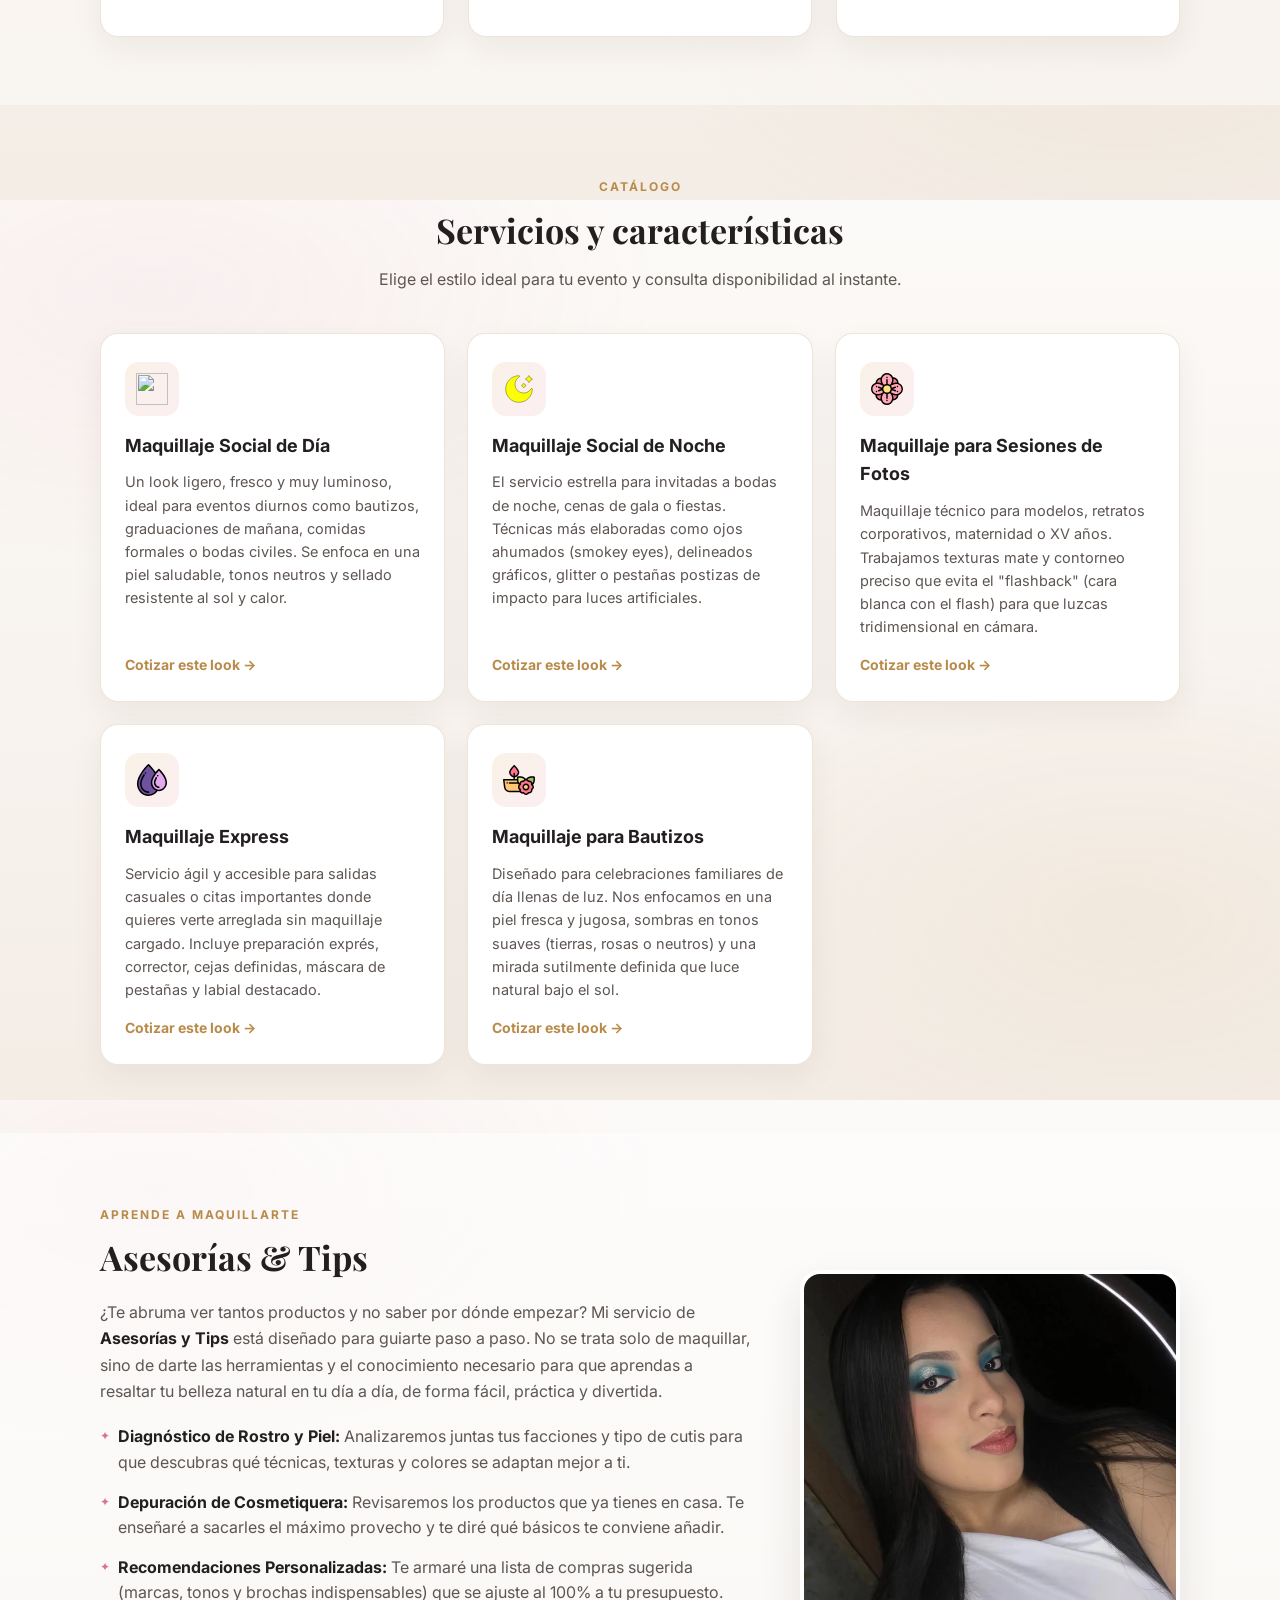
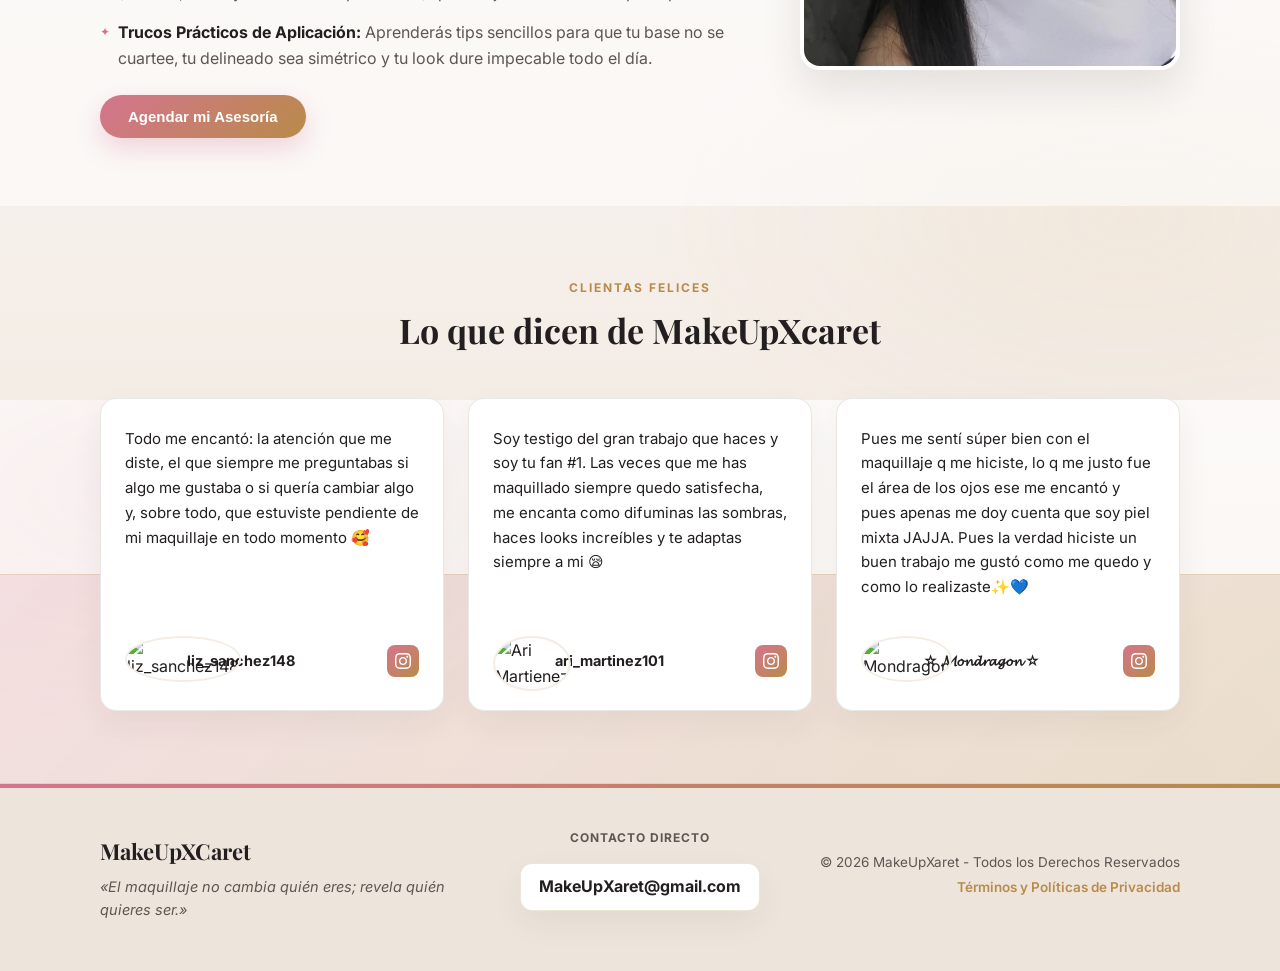
==== commit c3325d05: "Update index.html" ====
--- a/index.html
+++ b/index.html
@@ -169,7 +169,7 @@
 
         <div class="features-grid">
           <article class="feature">
-            <div class="feature-icon" aria-hidden="true"><img src="Svg/cosmetics-ointment-svgrepo-com.svg" width="32" height="32" alt=""></div>
+            <div class="feature-icon" aria-hidden="true"><img src="Svg/sun-svgrepo-com.svg" width="32" height="32" alt=""></div>
             <h3 class="feature-title">Maquillaje Social de Día</h3>
             <p class="feature-desc">Un look ligero, fresco y muy luminoso, ideal para eventos diurnos como bautizos, graduaciones de mañana, comidas formales o bodas civiles. Se enfoca en una piel saludable, tonos neutros y sellado resistente al sol y calor.</p>
             <button type="button" class="feature-cta" onclick="openServiceQuote('Maquillaje Social (Día)')">Cotizar este look &rarr;</button>
